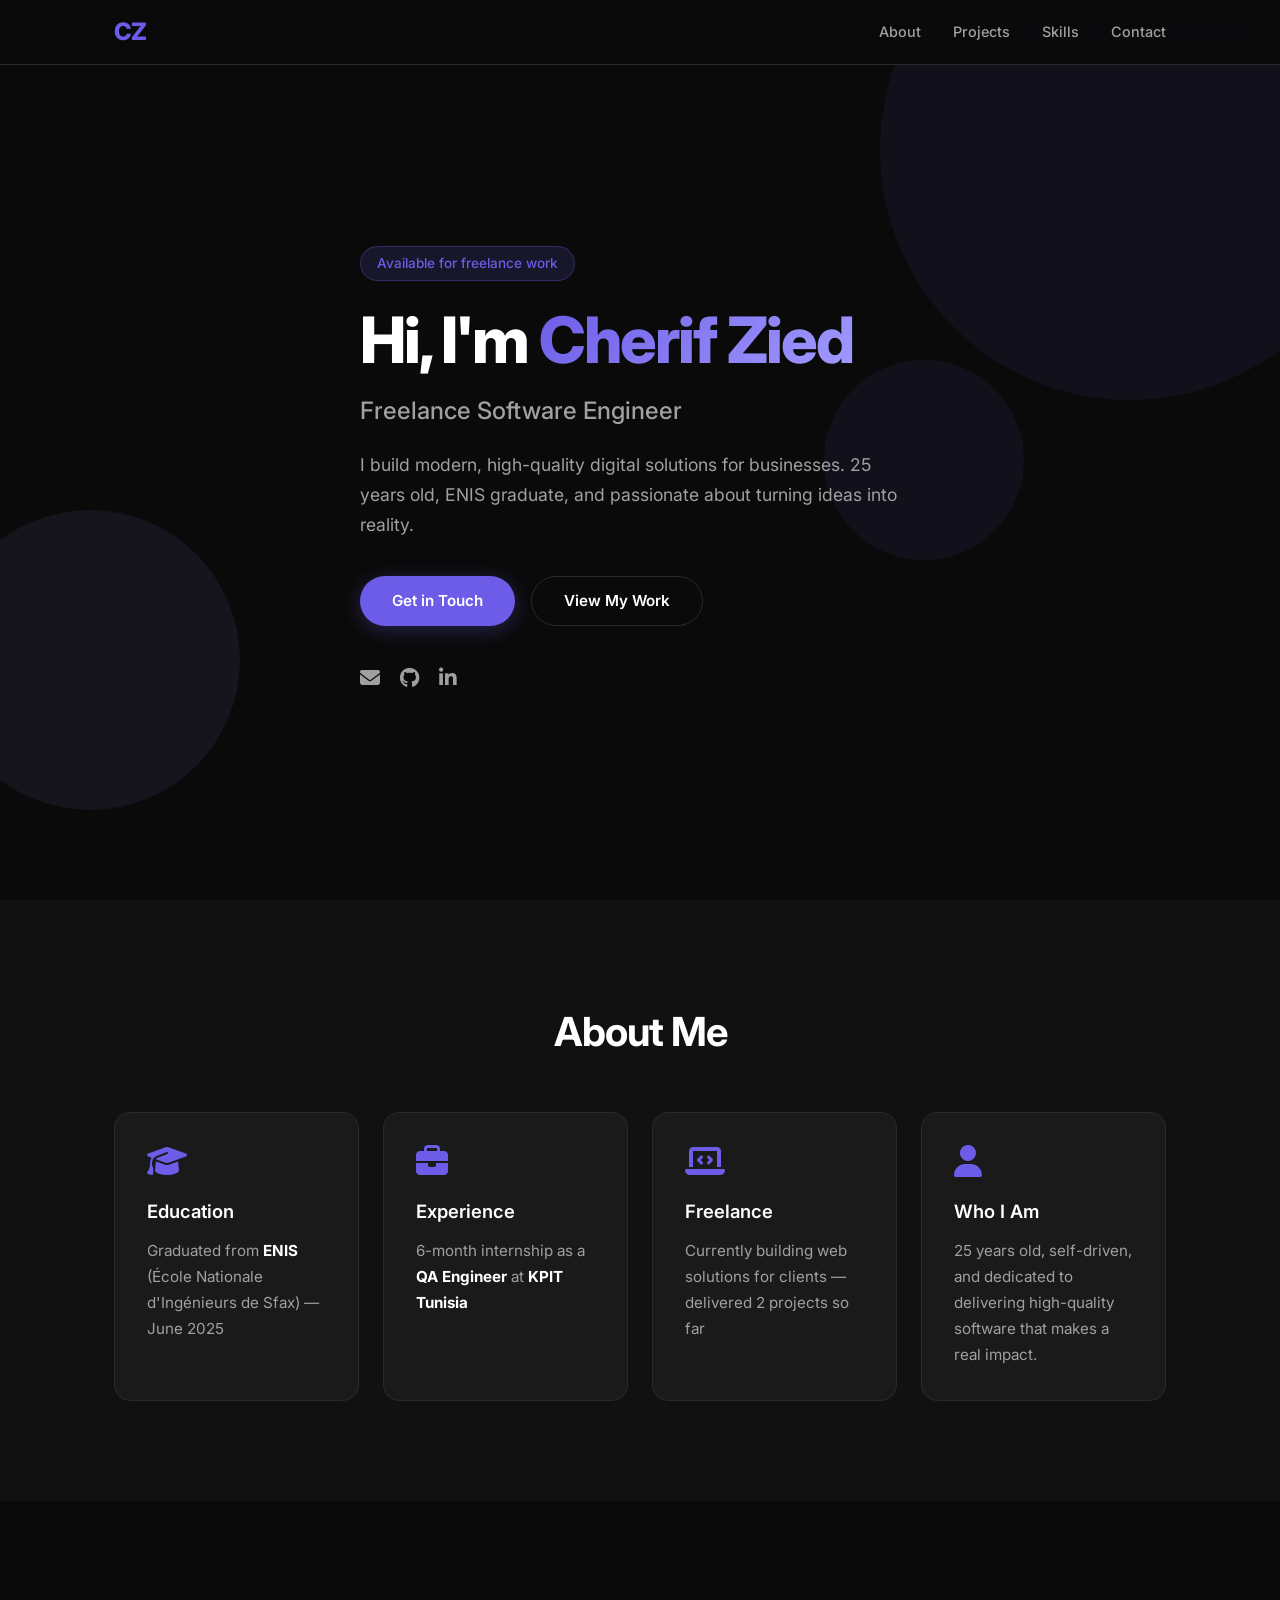
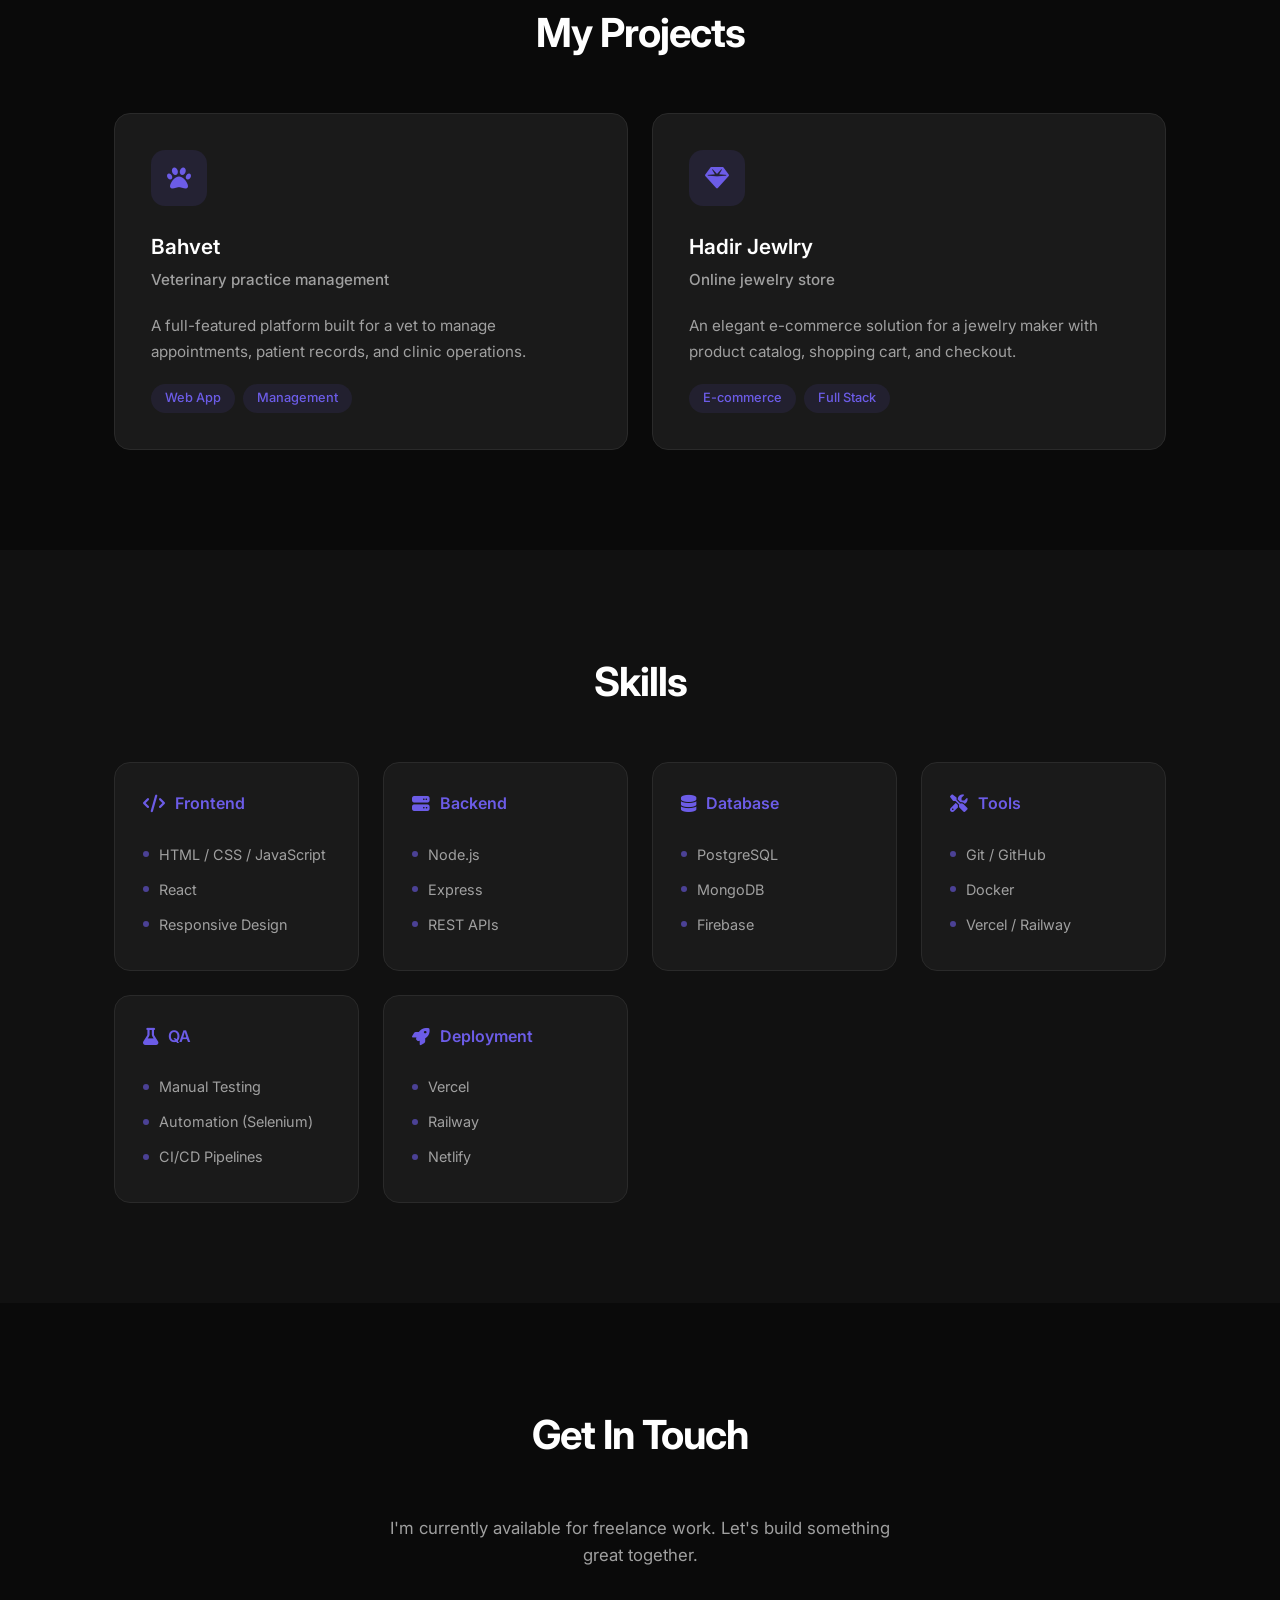
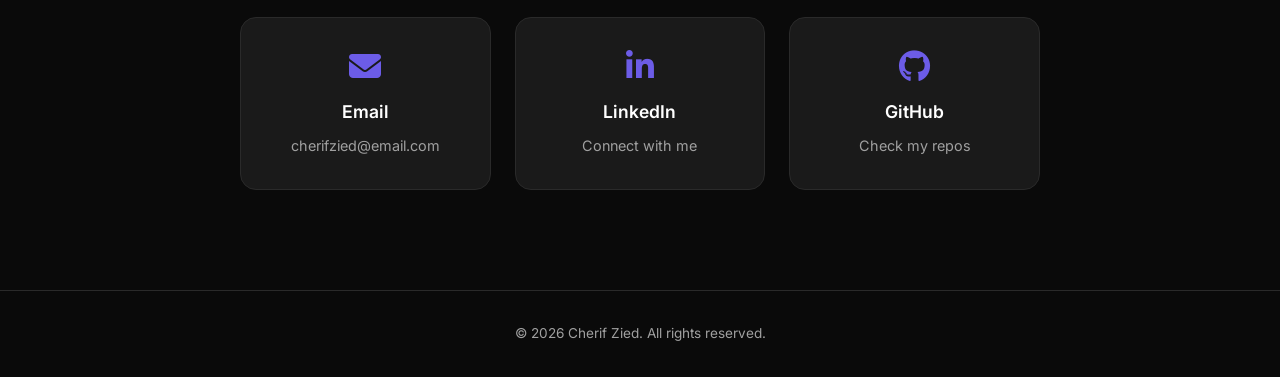
==== index.html @ b86afb76 "Initial commit - portfolio website" ====
<!DOCTYPE html>
<html lang="en">
<head>
  <meta charset="UTF-8" />
  <meta name="viewport" content="width=device-width, initial-scale=1.0" />
  <title>Cherif Zied | Freelance Developer</title>
  <link rel="stylesheet" href="styles.css" />
  <link rel="preconnect" href="https://fonts.googleapis.com" />
  <link href="https://fonts.googleapis.com/css2?family=Inter:wght@300;400;500;600;700;800&display=swap" rel="stylesheet" />
  <link rel="stylesheet" href="https://cdnjs.cloudflare.com/ajax/libs/font-awesome/6.5.0/css/all.min.css" />
</head>
<body>
  <nav class="navbar">
    <div class="container">
      <a href="#" class="logo">CZ</a>
      <ul class="nav-links">
        <li><a href="#about">About</a></li>
        <li><a href="#projects">Projects</a></li>
        <li><a href="#skills">Skills</a></li>
        <li><a href="#contact">Contact</a></li>
      </ul>
      <button class="hamburger" aria-label="Menu">
        <span></span><span></span><span></span>
      </button>
    </div>
  </nav>

  <section class="hero">
    <div class="container">
      <div class="hero-content">
        <span class="badge">Available for freelance work</span>
        <h1>Hi, I'm <span class="highlight">Cherif Zied</span></h1>
        <p class="subtitle">Freelance Software Engineer</p>
        <p class="description">
          I build modern, high-quality digital solutions for businesses.
          25 years old, ENIS graduate, and passionate about turning ideas into reality.
        </p>
        <div class="hero-actions">
          <a href="#contact" class="btn btn-primary">Get in Touch</a>
          <a href="#projects" class="btn btn-outline">View My Work</a>
        </div>
        <div class="social-links">
          <a href="mailto:cherifzied@email.com" aria-label="Email"><i class="fas fa-envelope"></i></a>
          <a href="https://github.com/cherifzied" target="_blank" aria-label="GitHub"><i class="fab fa-github"></i></a>
          <a href="https://linkedin.com/in/cherifzied" target="_blank" aria-label="LinkedIn"><i class="fab fa-linkedin-in"></i></a>
        </div>
      </div>
    </div>
    <div class="hero-bg-shapes">
      <div class="shape shape-1"></div>
      <div class="shape shape-2"></div>
      <div class="shape shape-3"></div>
    </div>
  </section>

  <section id="about" class="about">
    <div class="container">
      <h2 class="section-title">About Me</h2>
      <div class="about-grid">
        <div class="about-card">
          <i class="fas fa-graduation-cap"></i>
          <h3>Education</h3>
          <p>Graduated from <strong>ENIS</strong> (École Nationale d'Ingénieurs de Sfax) — June 2025</p>
        </div>
        <div class="about-card">
          <i class="fas fa-briefcase"></i>
          <h3>Experience</h3>
          <p>6-month internship as a <strong>QA Engineer</strong> at <strong>KPIT Tunisia</strong></p>
        </div>
        <div class="about-card">
          <i class="fas fa-laptop-code"></i>
          <h3>Freelance</h3>
          <p>Currently building web solutions for clients — delivered 2 projects so far</p>
        </div>
        <div class="about-card">
          <i class="fas fa-user"></i>
          <h3>Who I Am</h3>
          <p>25 years old, self-driven, and dedicated to delivering high-quality software that makes a real impact.</p>
        </div>
      </div>
    </div>
  </section>

  <section id="projects" class="projects">
    <div class="container">
      <h2 class="section-title">My Projects</h2>
      <div class="projects-grid">
        <div class="project-card">
          <div class="project-icon"><i class="fas fa-paw"></i></div>
          <h3>Bahvet</h3>
          <p class="project-client">Veterinary practice management</p>
          <p>A full-featured platform built for a vet to manage appointments, patient records, and clinic operations.</p>
          <div class="project-tags">
            <span>Web App</span>
            <span>Management</span>
          </div>
        </div>
        <div class="project-card">
          <div class="project-icon"><i class="fas fa-gem"></i></div>
          <h3>Hadir Jewlry</h3>
          <p class="project-client">Online jewelry store</p>
          <p>An elegant e-commerce solution for a jewelry maker with product catalog, shopping cart, and checkout.</p>
          <div class="project-tags">
            <span>E-commerce</span>
            <span>Full Stack</span>
          </div>
        </div>
      </div>
    </div>
  </section>

  <section id="skills" class="skills">
    <div class="container">
      <h2 class="section-title">Skills</h2>
      <div class="skills-grid">
        <div class="skill-category">
          <h3><i class="fas fa-code"></i> Frontend</h3>
          <ul>
            <li>HTML / CSS / JavaScript</li>
            <li>React</li>
            <li>Responsive Design</li>
          </ul>
        </div>
        <div class="skill-category">
          <h3><i class="fas fa-server"></i> Backend</h3>
          <ul>
            <li>Node.js</li>
            <li>Express</li>
            <li>REST APIs</li>
          </ul>
        </div>
        <div class="skill-category">
          <h3><i class="fas fa-database"></i> Database</h3>
          <ul>
            <li>PostgreSQL</li>
            <li>MongoDB</li>
            <li>Firebase</li>
          </ul>
        </div>
        <div class="skill-category">
          <h3><i class="fas fa-tools"></i> Tools</h3>
          <ul>
            <li>Git / GitHub</li>
            <li>Docker</li>
            <li>Vercel / Railway</li>
          </ul>
        </div>
        <div class="skill-category">
          <h3><i class="fas fa-flask"></i> QA</h3>
          <ul>
            <li>Manual Testing</li>
            <li>Automation (Selenium)</li>
            <li>CI/CD Pipelines</li>
          </ul>
        </div>
        <div class="skill-category">
          <h3><i class="fas fa-rocket"></i> Deployment</h3>
          <ul>
            <li>Vercel</li>
            <li>Railway</li>
            <li>Netlify</li>
          </ul>
        </div>
      </div>
    </div>
  </section>

  <section id="contact" class="contact">
    <div class="container">
      <h2 class="section-title">Get In Touch</h2>
      <p class="contact-subtitle">I'm currently available for freelance work. Let's build something great together.</p>
      <div class="contact-content">
        <a href="mailto:cherifzied@email.com" class="contact-card">
          <i class="fas fa-envelope"></i>
          <h3>Email</h3>
          <p>cherifzied@email.com</p>
        </a>
        <a href="https://linkedin.com/in/cherifzied" target="_blank" class="contact-card">
          <i class="fab fa-linkedin-in"></i>
          <h3>LinkedIn</h3>
          <p>Connect with me</p>
        </a>
        <a href="https://github.com/cherifzied" target="_blank" class="contact-card">
          <i class="fab fa-github"></i>
          <h3>GitHub</h3>
          <p>Check my repos</p>
        </a>
      </div>
    </div>
  </section>

  <footer class="footer">
    <div class="container">
      <p>&copy; 2026 Cherif Zied. All rights reserved.</p>
    </div>
  </footer>

  <script src="script.js"></script>
</body>
</html>
---- styles.css ----
*,
*::before,
*::after {
  margin: 0;
  padding: 0;
  box-sizing: border-box;
}

:root {
  --bg-primary: #0a0a0a;
  --bg-secondary: #111111;
  --bg-card: #1a1a1a;
  --text-primary: #ffffff;
  --text-secondary: #a0a0a0;
  --accent: #6c5ce7;
  --accent-hover: #5a4bd1;
  --accent-glow: rgba(108, 92, 231, 0.3);
  --border: #2a2a2a;
  --radius: 16px;
  --radius-sm: 8px;
}

html {
  scroll-behavior: smooth;
}

body {
  font-family: 'Inter', sans-serif;
  background-color: var(--bg-primary);
  color: var(--text-primary);
  line-height: 1.6;
  overflow-x: hidden;
}

.container {
  max-width: 1100px;
  margin: 0 auto;
  padding: 0 24px;
}

/* Navbar */
.navbar {
  position: fixed;
  top: 0;
  left: 0;
  right: 0;
  z-index: 1000;
  background: rgba(10, 10, 10, 0.85);
  backdrop-filter: blur(12px);
  border-bottom: 1px solid var(--border);
  padding: 0 24px;
}

.navbar .container {
  display: flex;
  align-items: center;
  justify-content: space-between;
  height: 64px;
}

.logo {
  font-size: 1.5rem;
  font-weight: 800;
  color: var(--accent);
  text-decoration: none;
  letter-spacing: -1px;
}

.nav-links {
  list-style: none;
  display: flex;
  gap: 32px;
}

.nav-links a {
  color: var(--text-secondary);
  text-decoration: none;
  font-size: 0.9rem;
  font-weight: 500;
  transition: color 0.3s;
}

.nav-links a:hover {
  color: var(--text-primary);
}

.hamburger {
  display: none;
  flex-direction: column;
  gap: 5px;
  background: none;
  border: none;
  cursor: pointer;
  padding: 4px;
}

.hamburger span {
  width: 24px;
  height: 2px;
  background: var(--text-primary);
  border-radius: 2px;
  transition: 0.3s;
}

/* Hero */
.hero {
  min-height: 100vh;
  display: flex;
  align-items: center;
  position: relative;
  overflow: hidden;
  padding: 120px 0 80px;
}

.hero-content {
  position: relative;
  z-index: 2;
  max-width: 720px;
}

.badge {
  display: inline-block;
  background: rgba(108, 92, 231, 0.15);
  color: var(--accent);
  padding: 6px 16px;
  border-radius: 100px;
  font-size: 0.85rem;
  font-weight: 500;
  margin-bottom: 24px;
  border: 1px solid rgba(108, 92, 231, 0.3);
}

.hero h1 {
  font-size: 4rem;
  font-weight: 800;
  line-height: 1.1;
  margin-bottom: 16px;
  letter-spacing: -2px;
}

.highlight {
  background: linear-gradient(135deg, #6c5ce7, #a29bfe);
  -webkit-background-clip: text;
  -webkit-text-fill-color: transparent;
  background-clip: text;
}

.subtitle {
  font-size: 1.5rem;
  color: var(--text-secondary);
  font-weight: 500;
  margin-bottom: 20px;
}

.description {
  font-size: 1.1rem;
  color: var(--text-secondary);
  max-width: 560px;
  margin-bottom: 36px;
  line-height: 1.7;
}

.hero-actions {
  display: flex;
  gap: 16px;
  margin-bottom: 36px;
  flex-wrap: wrap;
}

.btn {
  padding: 12px 32px;
  border-radius: 100px;
  font-size: 0.95rem;
  font-weight: 600;
  text-decoration: none;
  transition: all 0.3s;
  display: inline-flex;
  align-items: center;
  gap: 8px;
}

.btn-primary {
  background: var(--accent);
  color: #fff;
  box-shadow: 0 4px 20px var(--accent-glow);
}

.btn-primary:hover {
  background: var(--accent-hover);
  transform: translateY(-2px);
  box-shadow: 0 6px 30px var(--accent-glow);
}

.btn-outline {
  border: 1px solid var(--border);
  color: var(--text-primary);
}

.btn-outline:hover {
  border-color: var(--accent);
  color: var(--accent);
}

.social-links {
  display: flex;
  gap: 20px;
}

.social-links a {
  color: var(--text-secondary);
  font-size: 1.25rem;
  transition: all 0.3s;
}

.social-links a:hover {
  color: var(--accent);
  transform: translateY(-2px);
}

/* Hero Background Shapes */
.hero-bg-shapes {
  position: absolute;
  inset: 0;
  z-index: 1;
  pointer-events: none;
  overflow: hidden;
}

.shape {
  position: absolute;
  border-radius: 50%;
  opacity: 0.08;
}

.shape-1 {
  width: 500px;
  height: 500px;
  background: var(--accent);
  top: -100px;
  right: -100px;
  animation: float 8s ease-in-out infinite;
}

.shape-2 {
  width: 300px;
  height: 300px;
  background: #a29bfe;
  bottom: 10%;
  left: -60px;
  animation: float 10s ease-in-out infinite reverse;
}

.shape-3 {
  width: 200px;
  height: 200px;
  background: var(--accent);
  top: 40%;
  right: 20%;
  animation: float 12s ease-in-out infinite;
}

@keyframes float {
  0%, 100% { transform: translateY(0) scale(1); }
  50% { transform: translateY(-30px) scale(1.05); }
}

/* Sections */
section {
  padding: 100px 0;
}

.section-title {
  font-size: 2.5rem;
  font-weight: 700;
  margin-bottom: 48px;
  text-align: center;
  letter-spacing: -1px;
}

/* About */
.about {
  background: var(--bg-secondary);
}

.about-grid {
  display: grid;
  grid-template-columns: repeat(auto-fit, minmax(240px, 1fr));
  gap: 24px;
}

.about-card {
  background: var(--bg-card);
  border: 1px solid var(--border);
  border-radius: var(--radius);
  padding: 32px;
  transition: all 0.3s;
}

.about-card:hover {
  border-color: var(--accent);
  transform: translateY(-4px);
  box-shadow: 0 8px 30px rgba(108, 92, 231, 0.1);
}

.about-card i {
  font-size: 2rem;
  color: var(--accent);
  margin-bottom: 20px;
}

.about-card h3 {
  font-size: 1.15rem;
  font-weight: 600;
  margin-bottom: 12px;
}

.about-card p {
  color: var(--text-secondary);
  font-size: 0.95rem;
  line-height: 1.7;
}

.about-card strong {
  color: var(--text-primary);
}

/* Projects */
.projects-grid {
  display: grid;
  grid-template-columns: repeat(auto-fit, minmax(320px, 1fr));
  gap: 24px;
}

.project-card {
  background: var(--bg-card);
  border: 1px solid var(--border);
  border-radius: var(--radius);
  padding: 36px;
  transition: all 0.3s;
}

.project-card:hover {
  border-color: var(--accent);
  transform: translateY(-4px);
  box-shadow: 0 8px 30px rgba(108, 92, 231, 0.1);
}

.project-icon {
  width: 56px;
  height: 56px;
  background: rgba(108, 92, 231, 0.12);
  border-radius: 14px;
  display: flex;
  align-items: center;
  justify-content: center;
  margin-bottom: 24px;
}

.project-icon i {
  font-size: 1.5rem;
  color: var(--accent);
}

.project-card h3 {
  font-size: 1.3rem;
  font-weight: 600;
  margin-bottom: 4px;
}

.project-client {
  font-size: 0.85rem;
  color: var(--accent);
  font-weight: 500;
  margin-bottom: 16px;
}

.project-card > p {
  color: var(--text-secondary);
  font-size: 0.95rem;
  line-height: 1.7;
  margin-bottom: 20px;
}

.project-tags {
  display: flex;
  gap: 8px;
  flex-wrap: wrap;
}

.project-tags span {
  background: rgba(108, 92, 231, 0.1);
  color: var(--accent);
  padding: 4px 14px;
  border-radius: 100px;
  font-size: 0.8rem;
  font-weight: 500;
}

/* Skills */
.skills {
  background: var(--bg-secondary);
}

.skills-grid {
  display: grid;
  grid-template-columns: repeat(auto-fit, minmax(200px, 1fr));
  gap: 24px;
}

.skill-category {
  background: var(--bg-card);
  border: 1px solid var(--border);
  border-radius: var(--radius);
  padding: 28px;
  transition: border-color 0.3s;
}

.skill-category:hover {
  border-color: var(--accent);
}

.skill-category h3 {
  font-size: 1rem;
  font-weight: 600;
  margin-bottom: 20px;
  color: var(--accent);
  display: flex;
  align-items: center;
  gap: 10px;
}

.skill-category h3 i {
  font-size: 1.1rem;
}

.skill-category ul {
  list-style: none;
}

.skill-category li {
  color: var(--text-secondary);
  font-size: 0.9rem;
  padding: 6px 0;
  position: relative;
  padding-left: 16px;
}

.skill-category li::before {
  content: '';
  position: absolute;
  left: 0;
  top: 50%;
  transform: translateY(-50%);
  width: 6px;
  height: 6px;
  background: var(--accent);
  border-radius: 50%;
  opacity: 0.6;
}

/* Contact */
.contact-subtitle {
  text-align: center;
  color: var(--text-secondary);
  font-size: 1.05rem;
  margin-bottom: 48px;
  max-width: 500px;
  margin-left: auto;
  margin-right: auto;
}

.contact-content {
  display: grid;
  grid-template-columns: repeat(auto-fit, minmax(240px, 1fr));
  gap: 24px;
  max-width: 800px;
  margin: 0 auto;
}

.contact-card {
  background: var(--bg-card);
  border: 1px solid var(--border);
  border-radius: var(--radius);
  padding: 32px;
  text-align: center;
  text-decoration: none;
  color: inherit;
  transition: all 0.3s;
}

.contact-card:hover {
  border-color: var(--accent);
  transform: translateY(-4px);
  box-shadow: 0 8px 30px rgba(108, 92, 231, 0.1);
}

.contact-card i {
  font-size: 2rem;
  color: var(--accent);
  margin-bottom: 16px;
}

.contact-card h3 {
  font-size: 1.1rem;
  font-weight: 600;
  margin-bottom: 8px;
}

.contact-card p {
  color: var(--text-secondary);
  font-size: 0.9rem;
}

/* Footer */
.footer {
  border-top: 1px solid var(--border);
  padding: 32px 0;
  text-align: center;
  color: var(--text-secondary);
  font-size: 0.85rem;
}

/* Mobile */
@media (max-width: 768px) {
  .nav-links {
    display: none;
    position: absolute;
    top: 64px;
    left: 0;
    right: 0;
    background: rgba(10, 10, 10, 0.98);
    flex-direction: column;
    padding: 24px;
    gap: 20px;
    border-bottom: 1px solid var(--border);
  }

  .nav-links.open {
    display: flex;
  }

  .hamburger {
    display: flex;
  }

  .hero h1 {
    font-size: 2.5rem;
  }

  .subtitle {
    font-size: 1.2rem;
  }

  .section-title {
    font-size: 2rem;
  }

  section {
    padding: 60px 0;
  }

  .projects-grid {
    grid-template-columns: 1fr;
  }
}
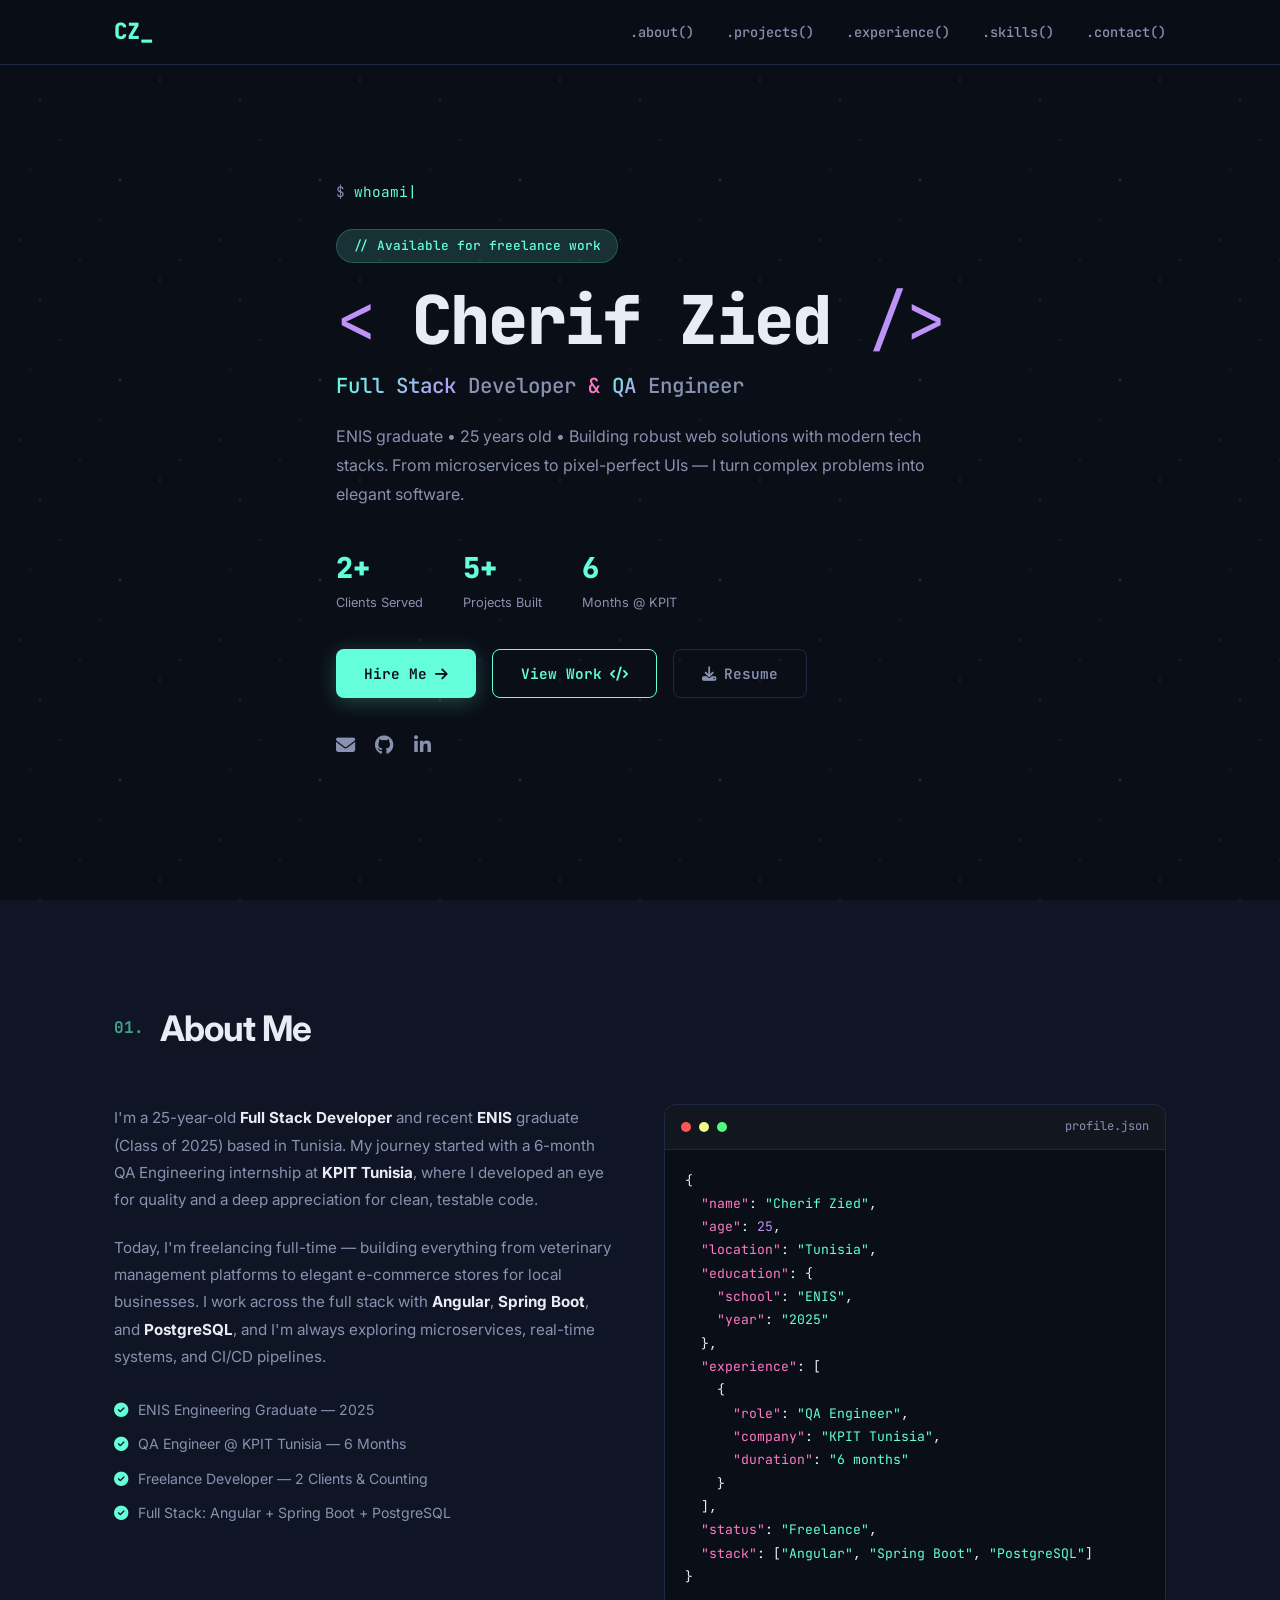
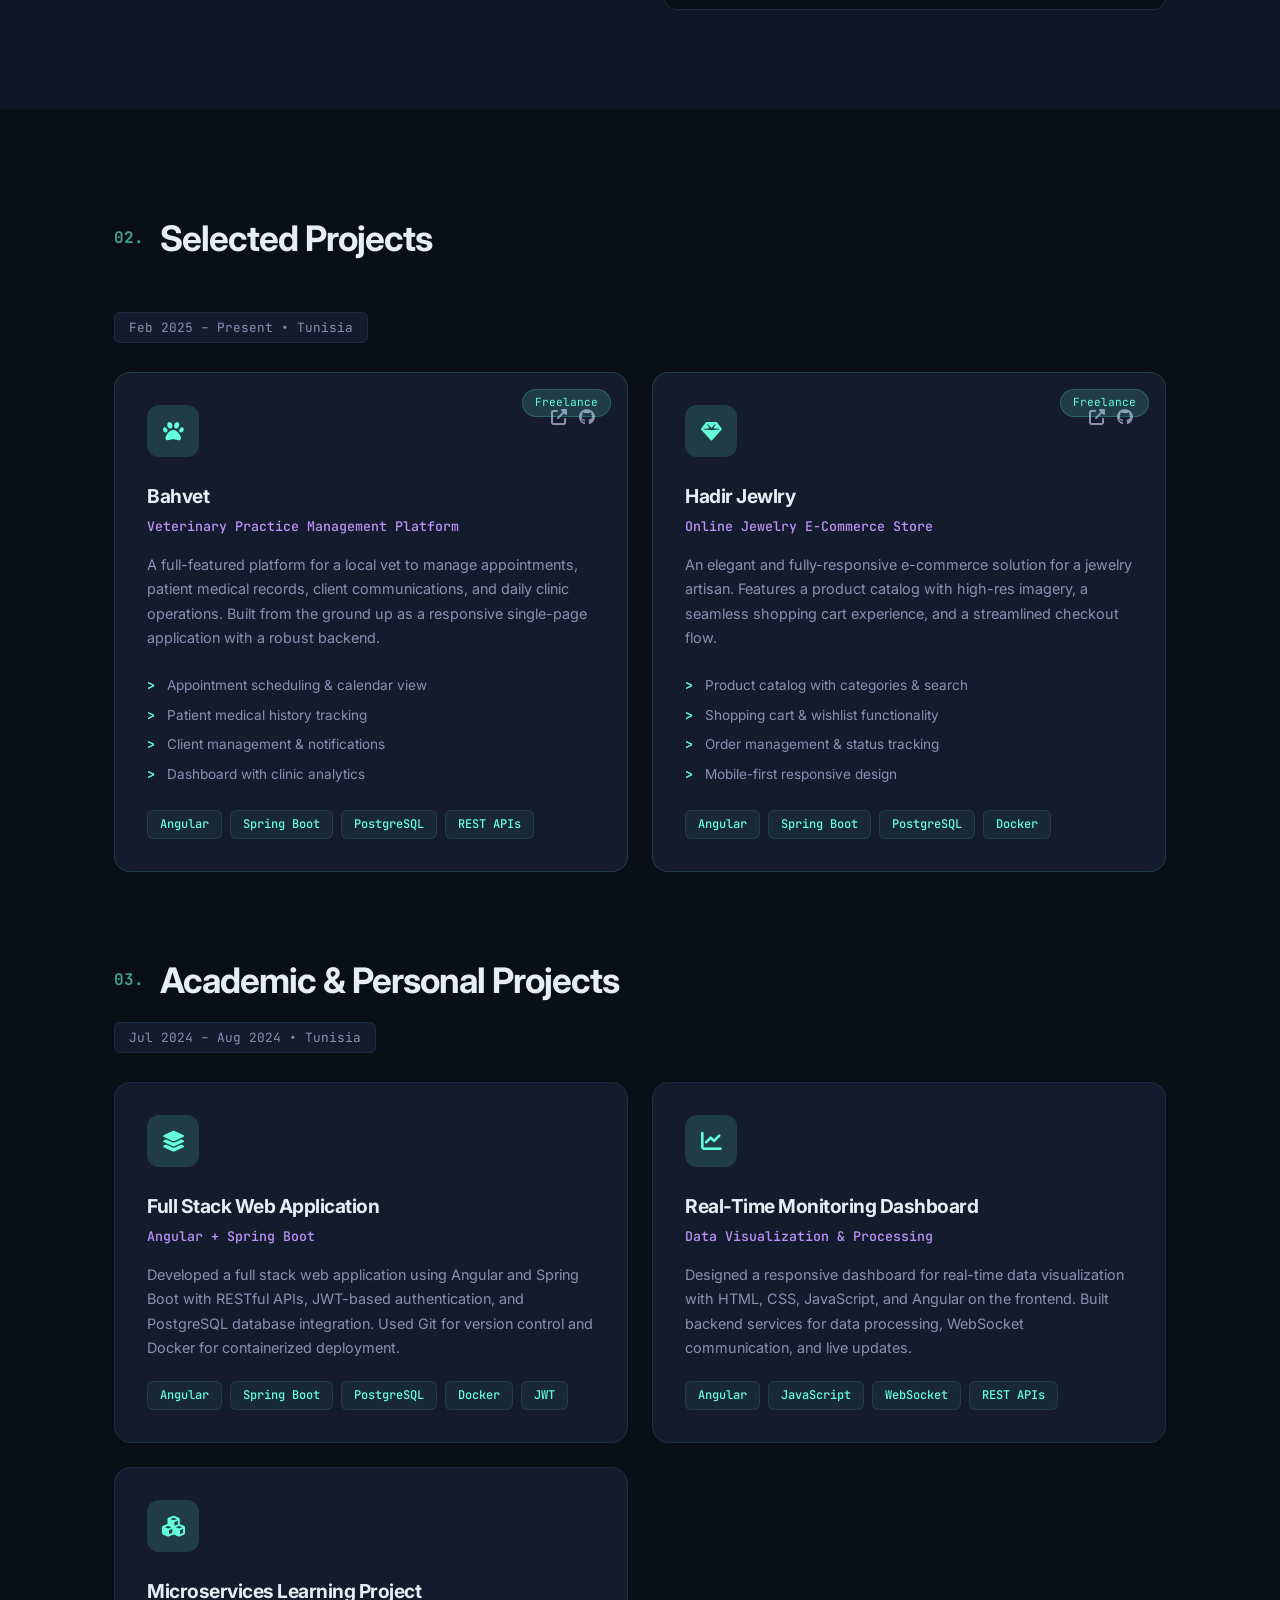
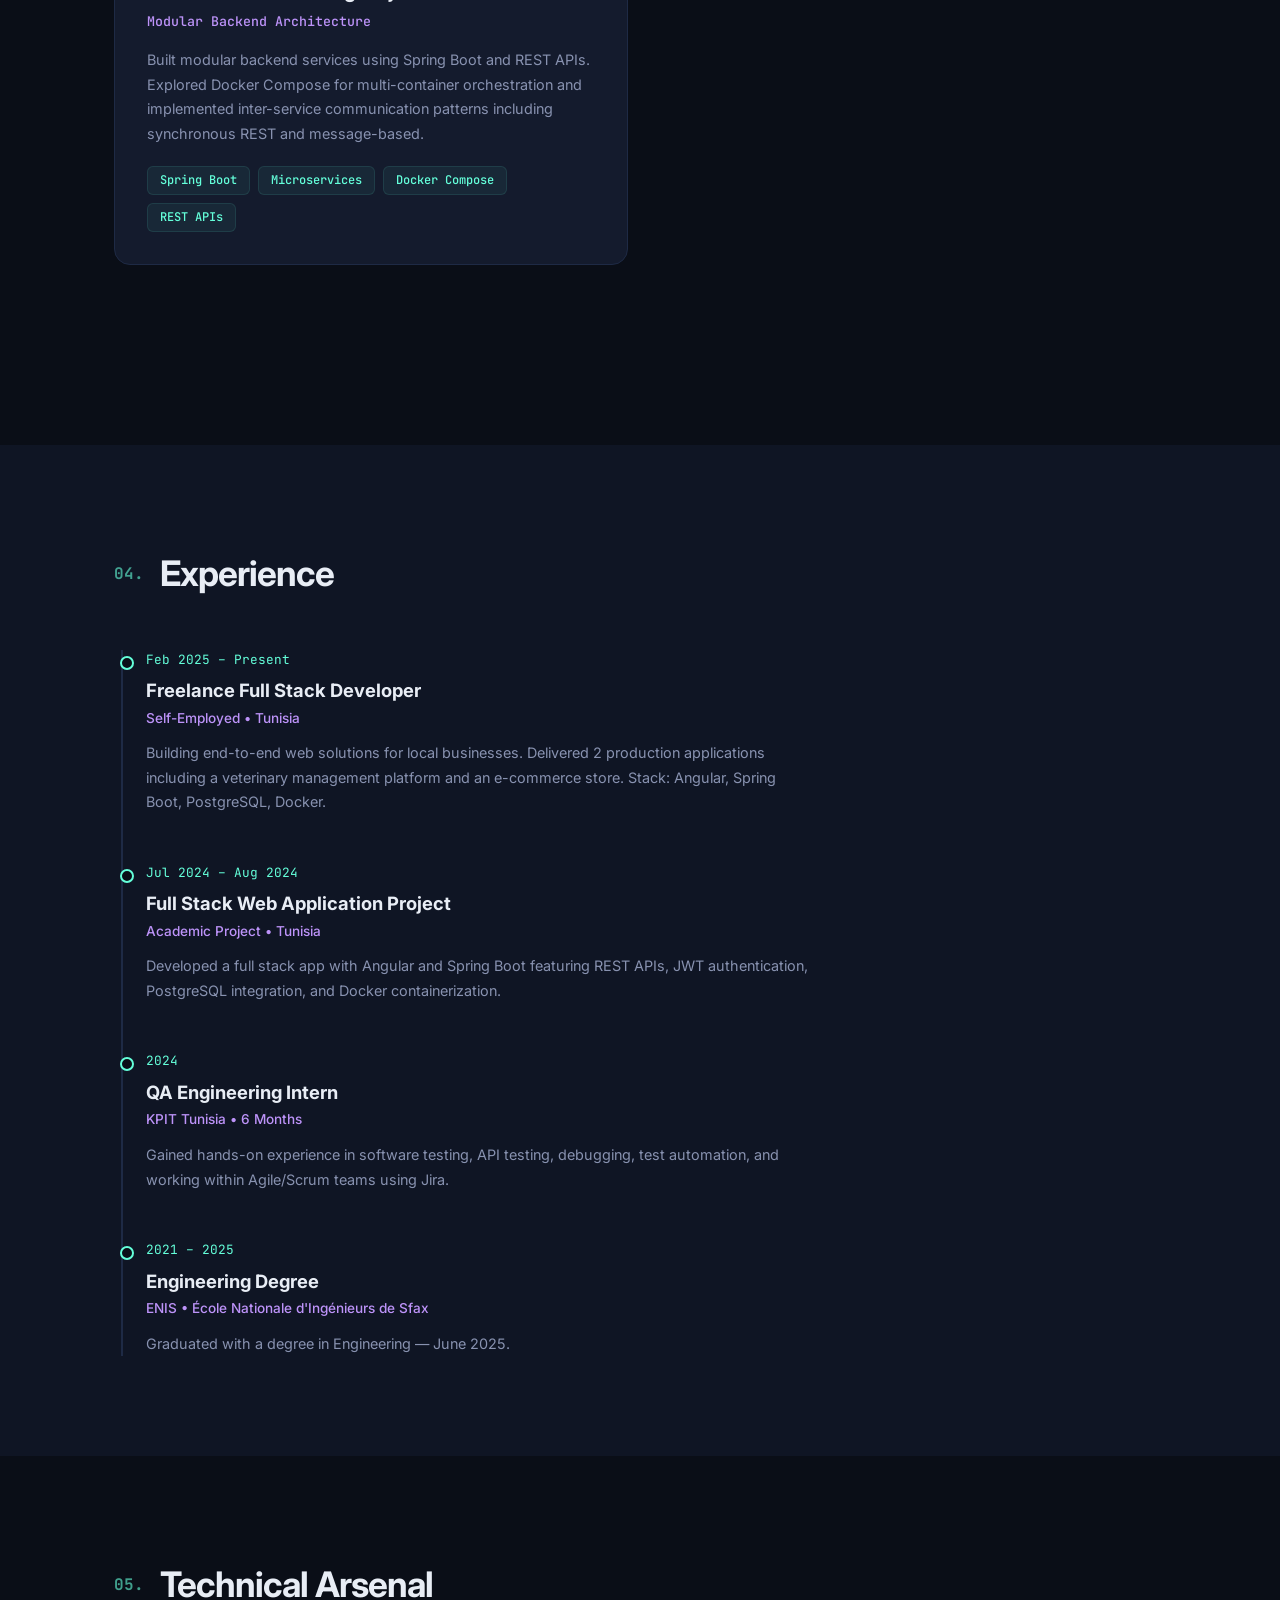
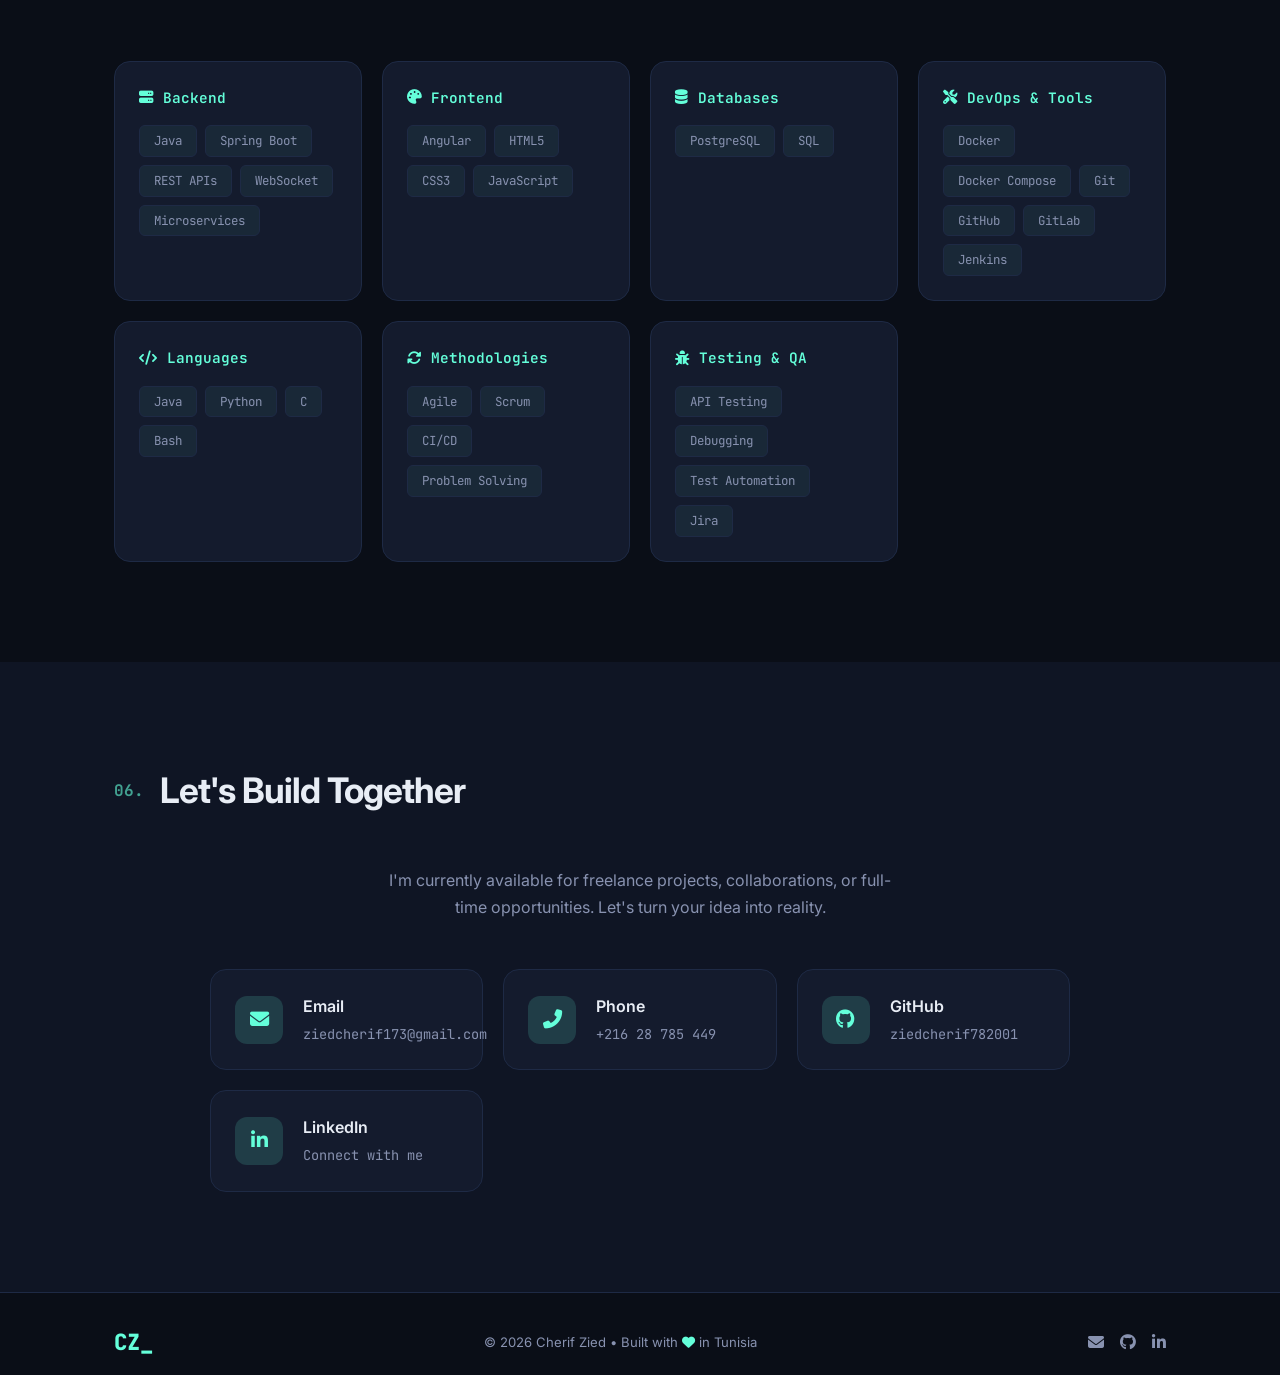
==== commit 332614d1: "Redesign portfolio: added projects, experience, skills, contact" ====
--- a/index.html
+++ b/index.html
@@ -3,21 +3,23 @@
 <head>
   <meta charset="UTF-8" />
   <meta name="viewport" content="width=device-width, initial-scale=1.0" />
-  <title>Cherif Zied | Freelance Developer</title>
+  <title>Cherif Zied | Full Stack Developer</title>
   <link rel="stylesheet" href="styles.css" />
   <link rel="preconnect" href="https://fonts.googleapis.com" />
-  <link href="https://fonts.googleapis.com/css2?family=Inter:wght@300;400;500;600;700;800&display=swap" rel="stylesheet" />
+  <link href="https://fonts.googleapis.com/css2?family=JetBrains+Mono:wght@400;500;600;700;800&family=Inter:wght@300;400;500;600;700;800&display=swap" rel="stylesheet" />
   <link rel="stylesheet" href="https://cdnjs.cloudflare.com/ajax/libs/font-awesome/6.5.0/css/all.min.css" />
 </head>
 <body>
+
   <nav class="navbar">
     <div class="container">
-      <a href="#" class="logo">CZ</a>
+      <a href="#" class="logo">CZ<span class="blink">_</span></a>
       <ul class="nav-links">
-        <li><a href="#about">About</a></li>
-        <li><a href="#projects">Projects</a></li>
-        <li><a href="#skills">Skills</a></li>
-        <li><a href="#contact">Contact</a></li>
+        <li><a href="#about">.about()</a></li>
+        <li><a href="#projects">.projects()</a></li>
+        <li><a href="#experience">.experience()</a></li>
+        <li><a href="#skills">.skills()</a></li>
+        <li><a href="#contact">.contact()</a></li>
       </ul>
       <button class="hamburger" aria-label="Menu">
         <span></span><span></span><span></span>
@@ -26,56 +28,104 @@
   </nav>
 
   <section class="hero">
+    <div id="particles"></div>
     <div class="container">
       <div class="hero-content">
-        <span class="badge">Available for freelance work</span>
-        <h1>Hi, I'm <span class="highlight">Cherif Zied</span></h1>
-        <p class="subtitle">Freelance Software Engineer</p>
-        <p class="description">
-          I build modern, high-quality digital solutions for businesses.
-          25 years old, ENIS graduate, and passionate about turning ideas into reality.
-        </p>
-        <div class="hero-actions">
-          <a href="#contact" class="btn btn-primary">Get in Touch</a>
-          <a href="#projects" class="btn btn-outline">View My Work</a>
-        </div>
-        <div class="social-links">
-          <a href="mailto:cherifzied@email.com" aria-label="Email"><i class="fas fa-envelope"></i></a>
-          <a href="https://github.com/cherifzied" target="_blank" aria-label="GitHub"><i class="fab fa-github"></i></a>
-          <a href="https://linkedin.com/in/cherifzied" target="_blank" aria-label="LinkedIn"><i class="fab fa-linkedin-in"></i></a>
-        </div>
-      </div>
-    </div>
-    <div class="hero-bg-shapes">
-      <div class="shape shape-1"></div>
-      <div class="shape shape-2"></div>
-      <div class="shape shape-3"></div>
+        <div class="typing-wrapper">
+          <span class="typing-line">$ <span class="typing-text">whoami</span></span>
+        </div>
+        <div class="hero-main">
+          <span class="badge">// Available for freelance work</span>
+          <h1><span class="hl-1">&lt;</span> Cherif Zied <span class="hl-1">/&gt;</span></h1>
+          <p class="subtitle"><span class="hl-2">Full Stack</span> Developer <span class="hl-3">&</span> <span class="hl-2">QA</span> Engineer</p>
+          <p class="description">
+            ENIS graduate &bull; 25 years old &bull; Building robust web solutions 
+            with modern tech stacks. From microservices to pixel-perfect UIs — 
+            I turn complex problems into elegant software.
+          </p>
+          <div class="hero-stats">
+            <div class="stat">
+              <span class="stat-num">2+</span>
+              <span class="stat-label">Clients Served</span>
+            </div>
+            <div class="stat">
+              <span class="stat-num">5+</span>
+              <span class="stat-label">Projects Built</span>
+            </div>
+            <div class="stat">
+              <span class="stat-num">6</span>
+              <span class="stat-label">Months @ KPIT</span>
+            </div>
+          </div>
+          <div class="hero-actions">
+            <a href="#contact" class="btn btn-primary">Hire Me <i class="fas fa-arrow-right"></i></a>
+            <a href="#projects" class="btn btn-outline">View Work <i class="fas fa-code"></i></a>
+            <a href="resume.pdf" class="btn btn-ghost"><i class="fas fa-download"></i> Resume</a>
+          </div>
+          <div class="social-links">
+            <a href="mailto:ziedcherif173@gmail.com" aria-label="Email"><i class="fas fa-envelope"></i></a>
+            <a href="https://github.com/ziedcherif782001" target="_blank" aria-label="GitHub"><i class="fab fa-github"></i></a>
+            <a href="https://linkedin.com/in/ziedcherif782001" target="_blank" aria-label="LinkedIn"><i class="fab fa-linkedin-in"></i></a>
+          </div>
+        </div>
+      </div>
     </div>
   </section>
 
   <section id="about" class="about">
     <div class="container">
-      <h2 class="section-title">About Me</h2>
-      <div class="about-grid">
-        <div class="about-card">
-          <i class="fas fa-graduation-cap"></i>
-          <h3>Education</h3>
-          <p>Graduated from <strong>ENIS</strong> (École Nationale d'Ingénieurs de Sfax) — June 2025</p>
-        </div>
-        <div class="about-card">
-          <i class="fas fa-briefcase"></i>
-          <h3>Experience</h3>
-          <p>6-month internship as a <strong>QA Engineer</strong> at <strong>KPIT Tunisia</strong></p>
-        </div>
-        <div class="about-card">
-          <i class="fas fa-laptop-code"></i>
-          <h3>Freelance</h3>
-          <p>Currently building web solutions for clients — delivered 2 projects so far</p>
-        </div>
-        <div class="about-card">
-          <i class="fas fa-user"></i>
-          <h3>Who I Am</h3>
-          <p>25 years old, self-driven, and dedicated to delivering high-quality software that makes a real impact.</p>
+      <div class="section-header">
+        <span class="section-number">01.</span>
+        <h2 class="section-title">About Me</h2>
+      </div>
+      <div class="about-wrapper">
+        <div class="about-text">
+          <p>
+            I'm a 25-year-old <strong>Full Stack Developer</strong> and recent <strong>ENIS</strong> graduate 
+            (Class of 2025) based in Tunisia. My journey started with a 6-month QA Engineering internship 
+            at <strong>KPIT Tunisia</strong>, where I developed an eye for quality and a deep appreciation 
+            for clean, testable code.
+          </p>
+          <p>
+            Today, I'm freelancing full-time — building everything from veterinary management platforms 
+            to elegant e-commerce stores for local businesses. I work across the full stack with 
+            <strong>Angular</strong>, <strong>Spring Boot</strong>, and <strong>PostgreSQL</strong>, 
+            and I'm always exploring microservices, real-time systems, and CI/CD pipelines.
+          </p>
+          <div class="about-highlights">
+            <div><i class="fas fa-check-circle"></i> ENIS Engineering Graduate — 2025</div>
+            <div><i class="fas fa-check-circle"></i> QA Engineer @ KPIT Tunisia — 6 Months</div>
+            <div><i class="fas fa-check-circle"></i> Freelance Developer — 2 Clients & Counting</div>
+            <div><i class="fas fa-check-circle"></i> Full Stack: Angular + Spring Boot + PostgreSQL</div>
+          </div>
+        </div>
+        <div class="about-code">
+          <div class="code-block">
+            <div class="code-header">
+              <span class="dot red"></span>
+              <span class="dot yellow"></span>
+              <span class="dot green"></span>
+              <span class="code-title">profile.json</span>
+            </div>
+            <pre><code>{
+  <span class="key">"name"</span>: <span class="str">"Cherif Zied"</span>,
+  <span class="key">"age"</span>: <span class="num">25</span>,
+  <span class="key">"location"</span>: <span class="str">"Tunisia"</span>,
+  <span class="key">"education"</span>: {
+    <span class="key">"school"</span>: <span class="str">"ENIS"</span>,
+    <span class="key">"year"</span>: <span class="str">"2025"</span>
+  },
+  <span class="key">"experience"</span>: [
+    {
+      <span class="key">"role"</span>: <span class="str">"QA Engineer"</span>,
+      <span class="key">"company"</span>: <span class="str">"KPIT Tunisia"</span>,
+      <span class="key">"duration"</span>: <span class="str">"6 months"</span>
+    }
+  ],
+  <span class="key">"status"</span>: <span class="str">"Freelance"</span>,
+  <span class="key">"stack"</span>: [<span class="str">"Angular"</span>, <span class="str">"Spring Boot"</span>, <span class="str">"PostgreSQL"</span>]
+}</code></pre>
+          </div>
         </div>
       </div>
     </div>
@@ -83,26 +133,199 @@
 
   <section id="projects" class="projects">
     <div class="container">
-      <h2 class="section-title">My Projects</h2>
+      <div class="section-header">
+        <span class="section-number">02.</span>
+        <h2 class="section-title">Selected Projects</h2>
+      </div>
+      <div class="project-filters">
+        <span class="filter-label">Feb 2025 – Present &bull; Tunisia</span>
+      </div>
       <div class="projects-grid">
+
+        <div class="project-card featured">
+          <div class="project-badge">Freelance</div>
+          <div class="project-card-top">
+            <div class="project-icon"><i class="fas fa-paw"></i></div>
+            <div class="project-links">
+              <a href="#" title="Live Demo"><i class="fas fa-external-link-alt"></i></a>
+              <a href="#" title="Source Code"><i class="fab fa-github"></i></a>
+            </div>
+          </div>
+          <h3>Bahvet</h3>
+          <p class="project-sub">Veterinary Practice Management Platform</p>
+          <p class="project-desc">
+            A full-featured platform for a local vet to manage appointments, patient medical records, 
+            client communications, and daily clinic operations. Built from the ground up as a 
+            responsive single-page application with a robust backend.
+          </p>
+          <ul class="project-features">
+            <li>Appointment scheduling & calendar view</li>
+            <li>Patient medical history tracking</li>
+            <li>Client management & notifications</li>
+            <li>Dashboard with clinic analytics</li>
+          </ul>
+          <div class="project-tags">
+            <span>Angular</span>
+            <span>Spring Boot</span>
+            <span>PostgreSQL</span>
+            <span>REST APIs</span>
+          </div>
+        </div>
+
+        <div class="project-card featured">
+          <div class="project-badge">Freelance</div>
+          <div class="project-card-top">
+            <div class="project-icon"><i class="fas fa-gem"></i></div>
+            <div class="project-links">
+              <a href="#" title="Live Demo"><i class="fas fa-external-link-alt"></i></a>
+              <a href="#" title="Source Code"><i class="fab fa-github"></i></a>
+            </div>
+          </div>
+          <h3>Hadir Jewlry</h3>
+          <p class="project-sub">Online Jewelry E-Commerce Store</p>
+          <p class="project-desc">
+            An elegant and fully-responsive e-commerce solution for a jewelry artisan. 
+            Features a product catalog with high-res imagery, a seamless shopping cart 
+            experience, and a streamlined checkout flow.
+          </p>
+          <ul class="project-features">
+            <li>Product catalog with categories & search</li>
+            <li>Shopping cart & wishlist functionality</li>
+            <li>Order management & status tracking</li>
+            <li>Mobile-first responsive design</li>
+          </ul>
+          <div class="project-tags">
+            <span>Angular</span>
+            <span>Spring Boot</span>
+            <span>PostgreSQL</span>
+            <span>Docker</span>
+          </div>
+        </div>
+
+      </div>
+
+      <div class="section-sub-header">
+        <span class="section-number">03.</span>
+        <h2 class="section-title">Academic & Personal Projects</h2>
+      </div>
+      <div class="project-filters">
+        <span class="filter-label">Jul 2024 – Aug 2024 &bull; Tunisia</span>
+      </div>
+      <div class="projects-grid">
+
         <div class="project-card">
-          <div class="project-icon"><i class="fas fa-paw"></i></div>
-          <h3>Bahvet</h3>
-          <p class="project-client">Veterinary practice management</p>
-          <p>A full-featured platform built for a vet to manage appointments, patient records, and clinic operations.</p>
+          <div class="project-card-top">
+            <div class="project-icon"><i class="fas fa-layer-group"></i></div>
+          </div>
+          <h3>Full Stack Web Application</h3>
+          <p class="project-sub">Angular + Spring Boot</p>
+          <p class="project-desc">
+            Developed a full stack web application using Angular and Spring Boot with 
+            RESTful APIs, JWT-based authentication, and PostgreSQL database integration. 
+            Used Git for version control and Docker for containerized deployment.
+          </p>
           <div class="project-tags">
-            <span>Web App</span>
-            <span>Management</span>
-          </div>
-        </div>
+            <span>Angular</span>
+            <span>Spring Boot</span>
+            <span>PostgreSQL</span>
+            <span>Docker</span>
+            <span>JWT</span>
+          </div>
+        </div>
+
         <div class="project-card">
-          <div class="project-icon"><i class="fas fa-gem"></i></div>
-          <h3>Hadir Jewlry</h3>
-          <p class="project-client">Online jewelry store</p>
-          <p>An elegant e-commerce solution for a jewelry maker with product catalog, shopping cart, and checkout.</p>
+          <div class="project-card-top">
+            <div class="project-icon"><i class="fas fa-chart-line"></i></div>
+          </div>
+          <h3>Real-Time Monitoring Dashboard</h3>
+          <p class="project-sub">Data Visualization & Processing</p>
+          <p class="project-desc">
+            Designed a responsive dashboard for real-time data visualization with HTML, CSS, 
+            JavaScript, and Angular on the frontend. Built backend services for data 
+            processing, WebSocket communication, and live updates.
+          </p>
           <div class="project-tags">
-            <span>E-commerce</span>
-            <span>Full Stack</span>
+            <span>Angular</span>
+            <span>JavaScript</span>
+            <span>WebSocket</span>
+            <span>REST APIs</span>
+          </div>
+        </div>
+
+        <div class="project-card">
+          <div class="project-card-top">
+            <div class="project-icon"><i class="fas fa-cubes"></i></div>
+          </div>
+          <h3>Microservices Learning Project</h3>
+          <p class="project-sub">Modular Backend Architecture</p>
+          <p class="project-desc">
+            Built modular backend services using Spring Boot and REST APIs. Explored 
+            Docker Compose for multi-container orchestration and implemented inter-service 
+            communication patterns including synchronous REST and message-based.
+          </p>
+          <div class="project-tags">
+            <span>Spring Boot</span>
+            <span>Microservices</span>
+            <span>Docker Compose</span>
+            <span>REST APIs</span>
+          </div>
+        </div>
+
+      </div>
+    </div>
+  </section>
+
+  <section id="experience" class="experience">
+    <div class="container">
+      <div class="section-header">
+        <span class="section-number">04.</span>
+        <h2 class="section-title">Experience</h2>
+      </div>
+      <div class="timeline">
+        <div class="timeline-item">
+          <div class="timeline-dot"></div>
+          <div class="timeline-content">
+            <span class="timeline-date">Feb 2025 – Present</span>
+            <h3>Freelance Full Stack Developer</h3>
+            <span class="timeline-company">Self-Employed &bull; Tunisia</span>
+            <p>
+              Building end-to-end web solutions for local businesses. Delivered 2 production 
+              applications including a veterinary management platform and an e-commerce store. 
+              Stack: Angular, Spring Boot, PostgreSQL, Docker.
+            </p>
+          </div>
+        </div>
+        <div class="timeline-item">
+          <div class="timeline-dot"></div>
+          <div class="timeline-content">
+            <span class="timeline-date">Jul 2024 – Aug 2024</span>
+            <h3>Full Stack Web Application Project</h3>
+            <span class="timeline-company">Academic Project &bull; Tunisia</span>
+            <p>
+              Developed a full stack app with Angular and Spring Boot featuring REST APIs, 
+              JWT authentication, PostgreSQL integration, and Docker containerization.
+            </p>
+          </div>
+        </div>
+        <div class="timeline-item">
+          <div class="timeline-dot"></div>
+          <div class="timeline-content">
+            <span class="timeline-date">2024</span>
+            <h3>QA Engineering Intern</h3>
+            <span class="timeline-company">KPIT Tunisia &bull; 6 Months</span>
+            <p>
+              Gained hands-on experience in software testing, API testing, debugging, 
+              test automation, and working within Agile/Scrum teams using Jira.
+            </p>
+          </div>
+        </div>
+        <div class="timeline-item">
+          <div class="timeline-dot"></div>
+          <div class="timeline-content">
+            <span class="timeline-date">2021 – 2025</span>
+            <h3>Engineering Degree</h3>
+            <span class="timeline-company">ENIS &bull; École Nationale d'Ingénieurs de Sfax</span>
+            <p>Graduated with a degree in Engineering — June 2025.</p>
           </div>
         </div>
       </div>
@@ -111,55 +334,74 @@
 
   <section id="skills" class="skills">
     <div class="container">
-      <h2 class="section-title">Skills</h2>
-      <div class="skills-grid">
-        <div class="skill-category">
-          <h3><i class="fas fa-code"></i> Frontend</h3>
-          <ul>
-            <li>HTML / CSS / JavaScript</li>
-            <li>React</li>
-            <li>Responsive Design</li>
-          </ul>
-        </div>
-        <div class="skill-category">
+      <div class="section-header">
+        <span class="section-number">05.</span>
+        <h2 class="section-title">Technical Arsenal</h2>
+      </div>
+      <div class="skills-wrapper">
+        <div class="skill-group">
           <h3><i class="fas fa-server"></i> Backend</h3>
-          <ul>
-            <li>Node.js</li>
-            <li>Express</li>
-            <li>REST APIs</li>
-          </ul>
-        </div>
-        <div class="skill-category">
-          <h3><i class="fas fa-database"></i> Database</h3>
-          <ul>
-            <li>PostgreSQL</li>
-            <li>MongoDB</li>
-            <li>Firebase</li>
-          </ul>
-        </div>
-        <div class="skill-category">
-          <h3><i class="fas fa-tools"></i> Tools</h3>
-          <ul>
-            <li>Git / GitHub</li>
-            <li>Docker</li>
-            <li>Vercel / Railway</li>
-          </ul>
-        </div>
-        <div class="skill-category">
-          <h3><i class="fas fa-flask"></i> QA</h3>
-          <ul>
-            <li>Manual Testing</li>
-            <li>Automation (Selenium)</li>
-            <li>CI/CD Pipelines</li>
-          </ul>
-        </div>
-        <div class="skill-category">
-          <h3><i class="fas fa-rocket"></i> Deployment</h3>
-          <ul>
-            <li>Vercel</li>
-            <li>Railway</li>
-            <li>Netlify</li>
-          </ul>
+          <div class="skill-tags">
+            <span>Java</span>
+            <span>Spring Boot</span>
+            <span>REST APIs</span>
+            <span>WebSocket</span>
+            <span>Microservices</span>
+          </div>
+        </div>
+        <div class="skill-group">
+          <h3><i class="fas fa-palette"></i> Frontend</h3>
+          <div class="skill-tags">
+            <span>Angular</span>
+            <span>HTML5</span>
+            <span>CSS3</span>
+            <span>JavaScript</span>
+          </div>
+        </div>
+        <div class="skill-group">
+          <h3><i class="fas fa-database"></i> Databases</h3>
+          <div class="skill-tags">
+            <span>PostgreSQL</span>
+            <span>SQL</span>
+          </div>
+        </div>
+        <div class="skill-group">
+          <h3><i class="fas fa-tools"></i> DevOps & Tools</h3>
+          <div class="skill-tags">
+            <span>Docker</span>
+            <span>Docker Compose</span>
+            <span>Git</span>
+            <span>GitHub</span>
+            <span>GitLab</span>
+            <span>Jenkins</span>
+          </div>
+        </div>
+        <div class="skill-group">
+          <h3><i class="fas fa-code"></i> Languages</h3>
+          <div class="skill-tags">
+            <span>Java</span>
+            <span>Python</span>
+            <span>C</span>
+            <span>Bash</span>
+          </div>
+        </div>
+        <div class="skill-group">
+          <h3><i class="fas fa-sync-alt"></i> Methodologies</h3>
+          <div class="skill-tags">
+            <span>Agile</span>
+            <span>Scrum</span>
+            <span>CI/CD</span>
+            <span>Problem Solving</span>
+          </div>
+        </div>
+        <div class="skill-group">
+          <h3><i class="fas fa-bug"></i> Testing & QA</h3>
+          <div class="skill-tags">
+            <span>API Testing</span>
+            <span>Debugging</span>
+            <span>Test Automation</span>
+            <span>Jira</span>
+          </div>
         </div>
       </div>
     </div>
@@ -167,31 +409,58 @@
 
   <section id="contact" class="contact">
     <div class="container">
-      <h2 class="section-title">Get In Touch</h2>
-      <p class="contact-subtitle">I'm currently available for freelance work. Let's build something great together.</p>
-      <div class="contact-content">
-        <a href="mailto:cherifzied@email.com" class="contact-card">
-          <i class="fas fa-envelope"></i>
-          <h3>Email</h3>
-          <p>cherifzied@email.com</p>
+      <div class="section-header">
+        <span class="section-number">06.</span>
+        <h2 class="section-title">Let's Build Together</h2>
+      </div>
+      <p class="contact-subtitle">
+        I'm currently available for freelance projects, collaborations, 
+        or full-time opportunities. Let's turn your idea into reality.
+      </p>
+      <div class="contact-grid">
+        <a href="mailto:ziedcherif173@gmail.com" class="contact-card">
+          <div class="contact-icon"><i class="fas fa-envelope"></i></div>
+          <div>
+            <h3>Email</h3>
+            <p>ziedcherif173@gmail.com</p>
+          </div>
         </a>
-        <a href="https://linkedin.com/in/cherifzied" target="_blank" class="contact-card">
-          <i class="fab fa-linkedin-in"></i>
-          <h3>LinkedIn</h3>
-          <p>Connect with me</p>
+        <a href="tel:+21628785449" class="contact-card">
+          <div class="contact-icon"><i class="fas fa-phone-alt"></i></div>
+          <div>
+            <h3>Phone</h3>
+            <p>+216 28 785 449</p>
+          </div>
         </a>
-        <a href="https://github.com/cherifzied" target="_blank" class="contact-card">
-          <i class="fab fa-github"></i>
-          <h3>GitHub</h3>
-          <p>Check my repos</p>
+        <a href="https://github.com/ziedcherif782001" target="_blank" class="contact-card">
+          <div class="contact-icon"><i class="fab fa-github"></i></div>
+          <div>
+            <h3>GitHub</h3>
+            <p>ziedcherif782001</p>
+          </div>
         </a>
+        <a href="https://linkedin.com/in/ziedcherif782001" target="_blank" class="contact-card">
+          <div class="contact-icon"><i class="fab fa-linkedin-in"></i></div>
+          <div>
+            <h3>LinkedIn</h3>
+            <p>Connect with me</p>
+          </div>
+        </a>
       </div>
     </div>
   </section>
 
   <footer class="footer">
     <div class="container">
-      <p>&copy; 2026 Cherif Zied. All rights reserved.</p>
+      <div class="footer-content">
+        <a href="#" class="logo">CZ<span class="blink">_</span></a>
+        <p>&copy; 2026 Cherif Zied &bull; Built with <i class="fas fa-heart" style="color: var(--accent);"></i> in Tunisia</p>
+        <div class="footer-links">
+          <a href="mailto:ziedcherif173@gmail.com"><i class="fas fa-envelope"></i></a>
+          <a href="https://github.com/ziedcherif782001" target="_blank"><i class="fab fa-github"></i></a>
+          <a href="https://linkedin.com/in/ziedcherif782001" target="_blank"><i class="fab fa-linkedin-in"></i></a>
+        </div>
+      </div>
     </div>
   </footer>
 
--- a/styles.css
+++ b/styles.css
@@ -7,17 +7,18 @@
 }
 
 :root {
-  --bg-primary: #0a0a0a;
-  --bg-secondary: #111111;
-  --bg-card: #1a1a1a;
-  --text-primary: #ffffff;
-  --text-secondary: #a0a0a0;
-  --accent: #6c5ce7;
-  --accent-hover: #5a4bd1;
-  --accent-glow: rgba(108, 92, 231, 0.3);
-  --border: #2a2a2a;
+  --bg-primary: #0a0e17;
+  --bg-secondary: #0f1524;
+  --bg-card: #141b2d;
+  --text-primary: #e8edf5;
+  --text-secondary: #8892b0;
+  --accent: #64ffda;
+  --accent2: #bd93f9;
+  --accent3: #ff79c6;
+  --accent-dim: rgba(100, 255, 218, 0.15);
+  --border: #1e2a45;
   --radius: 16px;
-  --radius-sm: 8px;
+  --mono: 'JetBrains Mono', monospace;
 }
 
 html {
@@ -30,6 +31,11 @@
   color: var(--text-primary);
   line-height: 1.6;
   overflow-x: hidden;
+}
+
+::selection {
+  background: var(--accent);
+  color: var(--bg-primary);
 }
 
 .container {
@@ -45,8 +51,8 @@
   left: 0;
   right: 0;
   z-index: 1000;
-  background: rgba(10, 10, 10, 0.85);
-  backdrop-filter: blur(12px);
+  background: rgba(10, 14, 23, 0.88);
+  backdrop-filter: blur(16px);
   border-bottom: 1px solid var(--border);
   padding: 0 24px;
 }
@@ -59,11 +65,19 @@
 }
 
 .logo {
-  font-size: 1.5rem;
+  font-size: 1.4rem;
   font-weight: 800;
   color: var(--accent);
   text-decoration: none;
-  letter-spacing: -1px;
+  font-family: var(--mono);
+}
+
+.blink {
+  animation: blink 1s step-end infinite;
+}
+
+@keyframes blink {
+  50% { opacity: 0; }
 }
 
 .nav-links {
@@ -75,13 +89,14 @@
 .nav-links a {
   color: var(--text-secondary);
   text-decoration: none;
-  font-size: 0.9rem;
+  font-size: 0.85rem;
   font-weight: 500;
+  font-family: var(--mono);
   transition: color 0.3s;
 }
 
 .nav-links a:hover {
-  color: var(--text-primary);
+  color: var(--accent);
 }
 
 .hamburger {
@@ -112,93 +127,190 @@
   padding: 120px 0 80px;
 }
 
+#particles {
+  position: absolute;
+  inset: 0;
+  z-index: 1;
+  pointer-events: none;
+  background:
+    radial-gradient(1px 1px at 10% 20%, rgba(100,255,218,0.3) 0%, transparent 100%),
+    radial-gradient(1px 1px at 30% 70%, rgba(189,147,249,0.3) 0%, transparent 100%),
+    radial-gradient(1px 1px at 50% 10%, rgba(100,255,218,0.2) 0%, transparent 100%),
+    radial-gradient(1px 1px at 70% 80%, rgba(255,121,198,0.2) 0%, transparent 100%),
+    radial-gradient(1px 1px at 90% 30%, rgba(100,255,218,0.3) 0%, transparent 100%),
+    radial-gradient(2px 2px at 20% 50%, rgba(189,147,249,0.2) 0%, transparent 100%),
+    radial-gradient(2px 2px at 60% 90%, rgba(100,255,218,0.2) 0%, transparent 100%),
+    radial-gradient(2px 2px at 80% 40%, rgba(255,121,198,0.15) 0%, transparent 100%),
+    radial-gradient(1px 1px at 40% 30%, rgba(100,255,218,0.25) 0%, transparent 100%),
+    radial-gradient(1px 1px at 15% 85%, rgba(189,147,249,0.25) 0%, transparent 100%);
+  background-size: 200px 200px;
+  animation: drift 30s linear infinite;
+}
+
+@keyframes drift {
+  0% { background-position: 0 0; }
+  100% { background-position: 200px 200px; }
+}
+
 .hero-content {
   position: relative;
   z-index: 2;
-  max-width: 720px;
+}
+
+.typing-wrapper {
+  margin-bottom: 24px;
+}
+
+.typing-line {
+  font-family: var(--mono);
+  font-size: 0.9rem;
+  color: var(--text-secondary);
+}
+
+.typing-text {
+  color: var(--accent);
+  position: relative;
+}
+
+.typing-text::after {
+  content: '|';
+  animation: blink 1s step-end infinite;
+  color: var(--accent);
+}
+
+.hero-main {
+  max-width: 780px;
 }
 
 .badge {
   display: inline-block;
-  background: rgba(108, 92, 231, 0.15);
+  background: var(--accent-dim);
   color: var(--accent);
   padding: 6px 16px;
   border-radius: 100px;
-  font-size: 0.85rem;
+  font-size: 0.8rem;
   font-weight: 500;
-  margin-bottom: 24px;
-  border: 1px solid rgba(108, 92, 231, 0.3);
+  font-family: var(--mono);
+  margin-bottom: 20px;
+  border: 1px solid rgba(100, 255, 218, 0.2);
 }
 
 .hero h1 {
-  font-size: 4rem;
+  font-size: 4.2rem;
   font-weight: 800;
   line-height: 1.1;
-  margin-bottom: 16px;
+  margin-bottom: 12px;
   letter-spacing: -2px;
-}
-
-.highlight {
-  background: linear-gradient(135deg, #6c5ce7, #a29bfe);
+  font-family: var(--mono);
+}
+
+.hl-1 {
+  color: var(--accent2);
+  font-weight: 400;
+}
+
+.hl-2 {
+  background: linear-gradient(135deg, var(--accent), var(--accent2));
   -webkit-background-clip: text;
   -webkit-text-fill-color: transparent;
   background-clip: text;
 }
 
+.hl-3 {
+  color: var(--accent3);
+}
+
 .subtitle {
-  font-size: 1.5rem;
+  font-size: 1.3rem;
   color: var(--text-secondary);
   font-weight: 500;
   margin-bottom: 20px;
+  font-family: var(--mono);
 }
 
 .description {
-  font-size: 1.1rem;
-  color: var(--text-secondary);
-  max-width: 560px;
+  font-size: 1rem;
+  color: var(--text-secondary);
+  max-width: 600px;
   margin-bottom: 36px;
-  line-height: 1.7;
+  line-height: 1.8;
+}
+
+.hero-stats {
+  display: flex;
+  gap: 40px;
+  margin-bottom: 36px;
+}
+
+.stat {
+  display: flex;
+  flex-direction: column;
+}
+
+.stat-num {
+  font-family: var(--mono);
+  font-size: 1.8rem;
+  font-weight: 800;
+  color: var(--accent);
+}
+
+.stat-label {
+  font-size: 0.8rem;
+  color: var(--text-secondary);
+  margin-top: 2px;
 }
 
 .hero-actions {
   display: flex;
   gap: 16px;
-  margin-bottom: 36px;
+  margin-bottom: 32px;
   flex-wrap: wrap;
 }
 
 .btn {
-  padding: 12px 32px;
-  border-radius: 100px;
-  font-size: 0.95rem;
+  padding: 12px 28px;
+  border-radius: 8px;
+  font-size: 0.9rem;
   font-weight: 600;
   text-decoration: none;
   transition: all 0.3s;
   display: inline-flex;
   align-items: center;
   gap: 8px;
+  font-family: var(--mono);
 }
 
 .btn-primary {
   background: var(--accent);
-  color: #fff;
-  box-shadow: 0 4px 20px var(--accent-glow);
+  color: var(--bg-primary);
+  box-shadow: 0 4px 20px rgba(100, 255, 218, 0.25);
 }
 
 .btn-primary:hover {
-  background: var(--accent-hover);
+  background: #8affed;
   transform: translateY(-2px);
-  box-shadow: 0 6px 30px var(--accent-glow);
+  box-shadow: 0 6px 30px rgba(100, 255, 218, 0.35);
 }
 
 .btn-outline {
+  border: 1px solid var(--accent);
+  color: var(--accent);
+}
+
+.btn-outline:hover {
+  background: var(--accent-dim);
+  transform: translateY(-2px);
+}
+
+.btn-ghost {
+  color: var(--text-secondary);
   border: 1px solid var(--border);
+}
+
+.btn-ghost:hover {
   color: var(--text-primary);
-}
-
-.btn-outline:hover {
-  border-color: var(--accent);
-  color: var(--accent);
+  border-color: var(--text-secondary);
+  transform: translateY(-2px);
 }
 
 .social-links {
@@ -208,7 +320,7 @@
 
 .social-links a {
   color: var(--text-secondary);
-  font-size: 1.25rem;
+  font-size: 1.2rem;
   transition: all 0.3s;
 }
 
@@ -217,64 +329,40 @@
   transform: translateY(-2px);
 }
 
-/* Hero Background Shapes */
-.hero-bg-shapes {
-  position: absolute;
-  inset: 0;
-  z-index: 1;
-  pointer-events: none;
-  overflow: hidden;
-}
-
-.shape {
-  position: absolute;
-  border-radius: 50%;
-  opacity: 0.08;
-}
-
-.shape-1 {
-  width: 500px;
-  height: 500px;
-  background: var(--accent);
-  top: -100px;
-  right: -100px;
-  animation: float 8s ease-in-out infinite;
-}
-
-.shape-2 {
-  width: 300px;
-  height: 300px;
-  background: #a29bfe;
-  bottom: 10%;
-  left: -60px;
-  animation: float 10s ease-in-out infinite reverse;
-}
-
-.shape-3 {
-  width: 200px;
-  height: 200px;
-  background: var(--accent);
-  top: 40%;
-  right: 20%;
-  animation: float 12s ease-in-out infinite;
-}
-
-@keyframes float {
-  0%, 100% { transform: translateY(0) scale(1); }
-  50% { transform: translateY(-30px) scale(1.05); }
-}
-
-/* Sections */
+/* Sections general */
 section {
   padding: 100px 0;
 }
 
+.section-header {
+  display: flex;
+  align-items: center;
+  gap: 16px;
+  margin-bottom: 48px;
+}
+
+.section-number {
+  font-family: var(--mono);
+  font-size: 1rem;
+  font-weight: 700;
+  color: var(--accent);
+  opacity: 0.6;
+}
+
 .section-title {
-  font-size: 2.5rem;
+  font-size: 2.2rem;
   font-weight: 700;
-  margin-bottom: 48px;
-  text-align: center;
   letter-spacing: -1px;
+  position: relative;
+}
+
+.section-title::after {
+  content: '';
+  flex: 1;
+  height: 1px;
+  background: var(--border);
+  margin-left: 24px;
+  display: inline-block;
 }
 
 /* About */
@@ -282,198 +370,406 @@
   background: var(--bg-secondary);
 }
 
-.about-grid {
+.about-wrapper {
   display: grid;
-  grid-template-columns: repeat(auto-fit, minmax(240px, 1fr));
+  grid-template-columns: 1fr 1fr;
+  gap: 48px;
+  align-items: start;
+}
+
+.about-text p {
+  color: var(--text-secondary);
+  font-size: 0.95rem;
+  line-height: 1.8;
+  margin-bottom: 20px;
+}
+
+.about-text strong {
+  color: var(--text-primary);
+}
+
+.about-highlights {
+  margin-top: 28px;
+  display: flex;
+  flex-direction: column;
+  gap: 12px;
+}
+
+.about-highlights div {
+  font-size: 0.88rem;
+  color: var(--text-secondary);
+  display: flex;
+  align-items: center;
+  gap: 10px;
+}
+
+.about-highlights i {
+  color: var(--accent);
+  font-size: 0.9rem;
+}
+
+/* Code Block */
+.code-block {
+  background: var(--bg-primary);
+  border: 1px solid var(--border);
+  border-radius: 12px;
+  overflow: hidden;
+  font-family: var(--mono);
+  font-size: 0.82rem;
+}
+
+.code-header {
+  display: flex;
+  align-items: center;
+  gap: 8px;
+  padding: 12px 16px;
+  background: rgba(255,255,255,0.03);
+  border-bottom: 1px solid var(--border);
+}
+
+.dot {
+  width: 10px;
+  height: 10px;
+  border-radius: 50%;
+}
+
+.dot.red { background: #ff5555; }
+.dot.yellow { background: #f1fa8c; }
+.dot.green { background: #50fa7b; }
+
+.code-title {
+  margin-left: auto;
+  font-size: 0.75rem;
+  color: var(--text-secondary);
+}
+
+.code-block pre {
+  padding: 20px;
+  overflow-x: auto;
+  line-height: 1.7;
+}
+
+.code-block code {
+  font-family: var(--mono);
+  font-size: 0.82rem;
+}
+
+.key { color: var(--accent3); }
+.str { color: var(--accent); }
+.num { color: var(--accent2); }
+
+/* Projects */
+.project-filters {
+  margin-bottom: 32px;
+}
+
+.filter-label {
+  font-family: var(--mono);
+  font-size: 0.8rem;
+  color: var(--text-secondary);
+  background: var(--bg-card);
+  padding: 6px 14px;
+  border-radius: 6px;
+  border: 1px solid var(--border);
+}
+
+.projects-grid {
+  display: grid;
+  grid-template-columns: repeat(auto-fit, minmax(340px, 1fr));
   gap: 24px;
-}
-
-.about-card {
+  margin-bottom: 80px;
+}
+
+.section-sub-header {
+  display: flex;
+  align-items: center;
+  gap: 16px;
+  margin-bottom: 16px;
+  margin-top: 32px;
+}
+
+.project-card {
   background: var(--bg-card);
   border: 1px solid var(--border);
   border-radius: var(--radius);
   padding: 32px;
   transition: all 0.3s;
-}
-
-.about-card:hover {
+  position: relative;
+}
+
+.project-card:hover {
   border-color: var(--accent);
   transform: translateY(-4px);
-  box-shadow: 0 8px 30px rgba(108, 92, 231, 0.1);
-}
-
-.about-card i {
-  font-size: 2rem;
-  color: var(--accent);
+  box-shadow: 0 12px 40px rgba(0, 0, 0, 0.3);
+}
+
+.project-card.featured {
+  border-color: rgba(100, 255, 218, 0.15);
+}
+
+.project-badge {
+  position: absolute;
+  top: 16px;
+  right: 16px;
+  background: var(--accent-dim);
+  color: var(--accent);
+  font-family: var(--mono);
+  font-size: 0.7rem;
+  padding: 4px 12px;
+  border-radius: 100px;
+  border: 1px solid rgba(100, 255, 218, 0.2);
+}
+
+.project-card-top {
+  display: flex;
+  justify-content: space-between;
+  align-items: flex-start;
+  margin-bottom: 24px;
+}
+
+.project-icon {
+  width: 52px;
+  height: 52px;
+  background: var(--accent-dim);
+  border-radius: 12px;
+  display: flex;
+  align-items: center;
+  justify-content: center;
+}
+
+.project-icon i {
+  font-size: 1.3rem;
+  color: var(--accent);
+}
+
+.project-links {
+  display: flex;
+  gap: 12px;
+}
+
+.project-links a {
+  color: var(--text-secondary);
+  font-size: 1rem;
+  transition: color 0.3s;
+}
+
+.project-links a:hover {
+  color: var(--accent);
+}
+
+.project-card h3 {
+  font-size: 1.2rem;
+  font-weight: 700;
+  margin-bottom: 4px;
+  letter-spacing: -0.5px;
+}
+
+.project-sub {
+  font-size: 0.83rem;
+  color: var(--accent2);
+  font-weight: 500;
+  margin-bottom: 16px;
+  font-family: var(--mono);
+}
+
+.project-desc {
+  color: var(--text-secondary);
+  font-size: 0.9rem;
+  line-height: 1.7;
   margin-bottom: 20px;
 }
 
-.about-card h3 {
+.project-features {
+  list-style: none;
+  margin-bottom: 20px;
+}
+
+.project-features li {
+  color: var(--text-secondary);
+  font-size: 0.85rem;
+  padding: 4px 0;
+  padding-left: 20px;
+  position: relative;
+}
+
+.project-features li::before {
+  content: '>';
+  position: absolute;
+  left: 0;
+  color: var(--accent);
+  font-family: var(--mono);
+  font-weight: 700;
+}
+
+.project-tags {
+  display: flex;
+  gap: 8px;
+  flex-wrap: wrap;
+}
+
+.project-tags span {
+  background: rgba(100, 255, 218, 0.06);
+  color: var(--accent);
+  padding: 4px 12px;
+  border-radius: 6px;
+  font-size: 0.75rem;
+  font-weight: 500;
+  font-family: var(--mono);
+  border: 1px solid rgba(100, 255, 218, 0.1);
+}
+
+/* Experience / Timeline */
+.experience {
+  background: var(--bg-secondary);
+}
+
+.timeline {
+  position: relative;
+  padding-left: 32px;
+  max-width: 700px;
+}
+
+.timeline::before {
+  content: '';
+  position: absolute;
+  left: 7px;
+  top: 0;
+  bottom: 0;
+  width: 2px;
+  background: var(--border);
+}
+
+.timeline-item {
+  position: relative;
+  padding-bottom: 48px;
+}
+
+.timeline-item:last-child {
+  padding-bottom: 0;
+}
+
+.timeline-dot {
+  position: absolute;
+  left: -26px;
+  top: 6px;
+  width: 14px;
+  height: 14px;
+  background: var(--bg-primary);
+  border: 2px solid var(--accent);
+  border-radius: 50%;
+  z-index: 2;
+}
+
+.timeline-date {
+  font-family: var(--mono);
+  font-size: 0.8rem;
+  color: var(--accent);
+  display: block;
+  margin-bottom: 6px;
+}
+
+.timeline-content h3 {
   font-size: 1.15rem;
-  font-weight: 600;
+  font-weight: 700;
+  margin-bottom: 2px;
+}
+
+.timeline-company {
+  font-size: 0.85rem;
+  color: var(--accent2);
+  font-weight: 500;
   margin-bottom: 12px;
-}
-
-.about-card p {
-  color: var(--text-secondary);
-  font-size: 0.95rem;
+  display: block;
+}
+
+.timeline-content p {
+  color: var(--text-secondary);
+  font-size: 0.9rem;
   line-height: 1.7;
 }
 
-.about-card strong {
-  color: var(--text-primary);
-}
-
-/* Projects */
-.projects-grid {
+/* Skills */
+.skills {
+  background: var(--bg-primary);
+}
+
+.skills-wrapper {
   display: grid;
-  grid-template-columns: repeat(auto-fit, minmax(320px, 1fr));
-  gap: 24px;
-}
-
-.project-card {
+  grid-template-columns: repeat(auto-fit, minmax(220px, 1fr));
+  gap: 20px;
+}
+
+.skill-group {
   background: var(--bg-card);
   border: 1px solid var(--border);
   border-radius: var(--radius);
-  padding: 36px;
-  transition: all 0.3s;
-}
-
-.project-card:hover {
+  padding: 24px;
+  transition: border-color 0.3s;
+}
+
+.skill-group:hover {
   border-color: var(--accent);
-  transform: translateY(-4px);
-  box-shadow: 0 8px 30px rgba(108, 92, 231, 0.1);
-}
-
-.project-icon {
-  width: 56px;
-  height: 56px;
-  background: rgba(108, 92, 231, 0.12);
-  border-radius: 14px;
-  display: flex;
-  align-items: center;
-  justify-content: center;
-  margin-bottom: 24px;
-}
-
-.project-icon i {
-  font-size: 1.5rem;
-  color: var(--accent);
-}
-
-.project-card h3 {
-  font-size: 1.3rem;
+}
+
+.skill-group h3 {
+  font-size: 0.9rem;
   font-weight: 600;
-  margin-bottom: 4px;
-}
-
-.project-client {
-  font-size: 0.85rem;
-  color: var(--accent);
-  font-weight: 500;
   margin-bottom: 16px;
-}
-
-.project-card > p {
-  color: var(--text-secondary);
-  font-size: 0.95rem;
-  line-height: 1.7;
-  margin-bottom: 20px;
-}
-
-.project-tags {
-  display: flex;
+  color: var(--accent);
+  display: flex;
+  align-items: center;
+  gap: 10px;
+  font-family: var(--mono);
+}
+
+.skill-group h3 i {
+  font-size: 0.9rem;
+}
+
+.skill-tags {
+  display: flex;
+  flex-wrap: wrap;
   gap: 8px;
-  flex-wrap: wrap;
-}
-
-.project-tags span {
-  background: rgba(108, 92, 231, 0.1);
-  color: var(--accent);
-  padding: 4px 14px;
-  border-radius: 100px;
-  font-size: 0.8rem;
-  font-weight: 500;
-}
-
-/* Skills */
-.skills {
+}
+
+.skill-tags span {
+  background: rgba(100, 255, 218, 0.06);
+  color: var(--text-secondary);
+  padding: 5px 14px;
+  border-radius: 6px;
+  font-size: 0.78rem;
+  font-family: var(--mono);
+  border: 1px solid var(--border);
+  transition: all 0.2s;
+}
+
+.skill-tags span:hover {
+  color: var(--accent);
+  border-color: var(--accent);
+  background: var(--accent-dim);
+}
+
+/* Contact */
+.contact {
   background: var(--bg-secondary);
 }
 
-.skills-grid {
-  display: grid;
-  grid-template-columns: repeat(auto-fit, minmax(200px, 1fr));
-  gap: 24px;
-}
-
-.skill-category {
-  background: var(--bg-card);
-  border: 1px solid var(--border);
-  border-radius: var(--radius);
-  padding: 28px;
-  transition: border-color 0.3s;
-}
-
-.skill-category:hover {
-  border-color: var(--accent);
-}
-
-.skill-category h3 {
-  font-size: 1rem;
-  font-weight: 600;
-  margin-bottom: 20px;
-  color: var(--accent);
-  display: flex;
-  align-items: center;
-  gap: 10px;
-}
-
-.skill-category h3 i {
-  font-size: 1.1rem;
-}
-
-.skill-category ul {
-  list-style: none;
-}
-
-.skill-category li {
-  color: var(--text-secondary);
-  font-size: 0.9rem;
-  padding: 6px 0;
-  position: relative;
-  padding-left: 16px;
-}
-
-.skill-category li::before {
-  content: '';
-  position: absolute;
-  left: 0;
-  top: 50%;
-  transform: translateY(-50%);
-  width: 6px;
-  height: 6px;
-  background: var(--accent);
-  border-radius: 50%;
-  opacity: 0.6;
-}
-
-/* Contact */
 .contact-subtitle {
   text-align: center;
   color: var(--text-secondary);
-  font-size: 1.05rem;
+  font-size: 1rem;
   margin-bottom: 48px;
-  max-width: 500px;
+  max-width: 520px;
   margin-left: auto;
   margin-right: auto;
-}
-
-.contact-content {
+  line-height: 1.7;
+}
+
+.contact-grid {
   display: grid;
   grid-template-columns: repeat(auto-fit, minmax(240px, 1fr));
-  gap: 24px;
-  max-width: 800px;
+  gap: 20px;
+  max-width: 860px;
   margin: 0 auto;
 }
 
@@ -481,43 +777,81 @@
   background: var(--bg-card);
   border: 1px solid var(--border);
   border-radius: var(--radius);
-  padding: 32px;
-  text-align: center;
+  padding: 24px;
   text-decoration: none;
   color: inherit;
   transition: all 0.3s;
+  display: flex;
+  align-items: center;
+  gap: 20px;
 }
 
 .contact-card:hover {
   border-color: var(--accent);
   transform: translateY(-4px);
-  box-shadow: 0 8px 30px rgba(108, 92, 231, 0.1);
-}
-
-.contact-card i {
-  font-size: 2rem;
-  color: var(--accent);
-  margin-bottom: 16px;
+  box-shadow: 0 8px 30px rgba(0, 0, 0, 0.3);
+}
+
+.contact-icon {
+  width: 48px;
+  height: 48px;
+  background: var(--accent-dim);
+  border-radius: 12px;
+  display: flex;
+  align-items: center;
+  justify-content: center;
+  flex-shrink: 0;
+}
+
+.contact-icon i {
+  font-size: 1.2rem;
+  color: var(--accent);
 }
 
 .contact-card h3 {
-  font-size: 1.1rem;
+  font-size: 1rem;
   font-weight: 600;
-  margin-bottom: 8px;
+  margin-bottom: 4px;
 }
 
 .contact-card p {
   color: var(--text-secondary);
-  font-size: 0.9rem;
+  font-size: 0.85rem;
+  font-family: var(--mono);
 }
 
 /* Footer */
 .footer {
   border-top: 1px solid var(--border);
   padding: 32px 0;
-  text-align: center;
-  color: var(--text-secondary);
-  font-size: 0.85rem;
+}
+
+.footer-content {
+  display: flex;
+  align-items: center;
+  justify-content: space-between;
+  gap: 16px;
+  flex-wrap: wrap;
+}
+
+.footer-content p {
+  color: var(--text-secondary);
+  font-size: 0.82rem;
+}
+
+.footer-links {
+  display: flex;
+  gap: 16px;
+}
+
+.footer-links a {
+  color: var(--text-secondary);
+  font-size: 1rem;
+  transition: color 0.3s;
+}
+
+.footer-links a:hover {
+  color: var(--accent);
 }
 
 /* Mobile */
@@ -528,7 +862,7 @@
     top: 64px;
     left: 0;
     right: 0;
-    background: rgba(10, 10, 10, 0.98);
+    background: rgba(10, 14, 23, 0.98);
     flex-direction: column;
     padding: 24px;
     gap: 20px;
@@ -544,22 +878,67 @@
   }
 
   .hero h1 {
-    font-size: 2.5rem;
+    font-size: 2.2rem;
   }
 
   .subtitle {
-    font-size: 1.2rem;
+    font-size: 1rem;
+  }
+
+  .hero-stats {
+    gap: 24px;
+  }
+
+  .stat-num {
+    font-size: 1.4rem;
   }
 
   .section-title {
-    font-size: 2rem;
+    font-size: 1.5rem;
+  }
+
+  .section-header {
+    flex-wrap: wrap;
+  }
+
+  .section-title::after {
+    display: none;
+  }
+
+  .about-wrapper {
+    grid-template-columns: 1fr;
+  }
+
+  .projects-grid {
+    grid-template-columns: 1fr;
   }
 
   section {
     padding: 60px 0;
   }
 
-  .projects-grid {
-    grid-template-columns: 1fr;
-  }
-}
+  .footer-content {
+    flex-direction: column;
+    text-align: center;
+  }
+}
+
+@media (max-width: 480px) {
+  .hero h1 {
+    font-size: 1.8rem;
+  }
+
+  .hero-actions {
+    flex-direction: column;
+  }
+
+  .btn {
+    text-align: center;
+    justify-content: center;
+  }
+
+  .hero-stats {
+    flex-direction: column;
+    gap: 16px;
+  }
+}
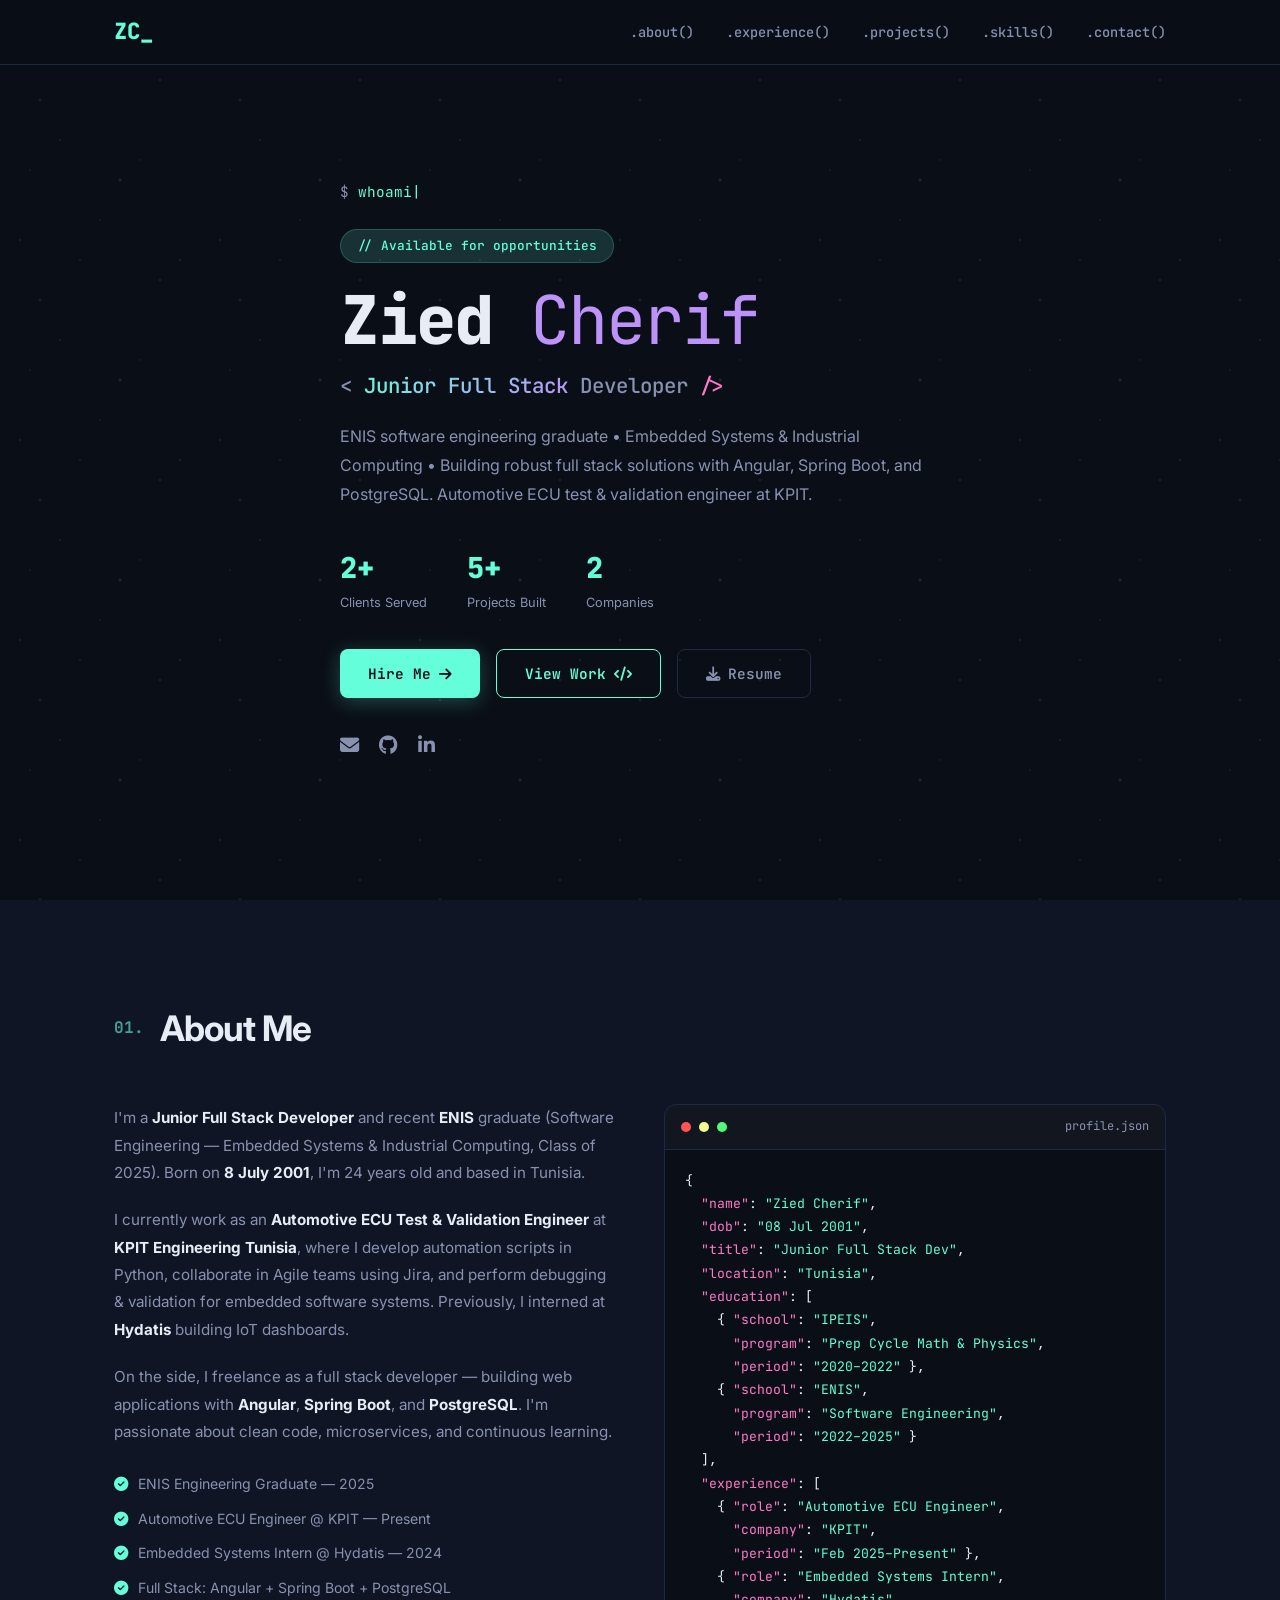
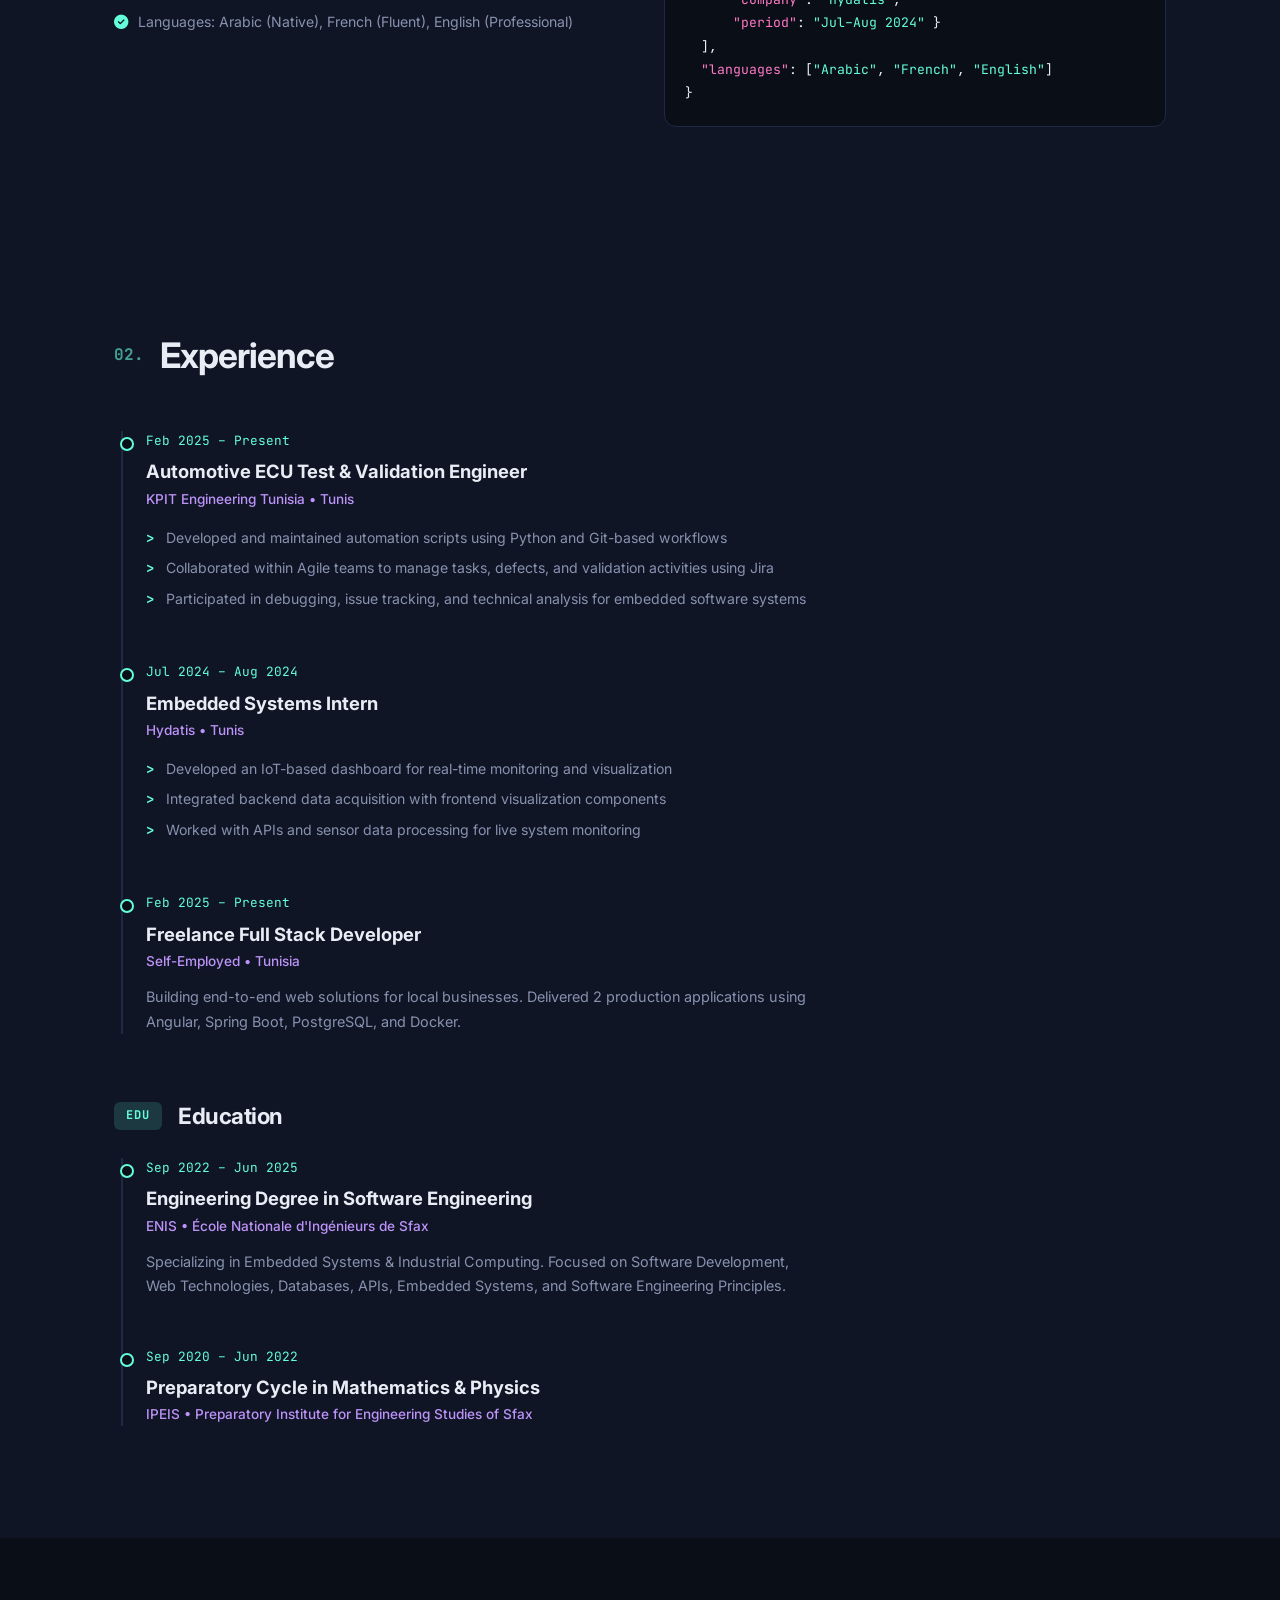
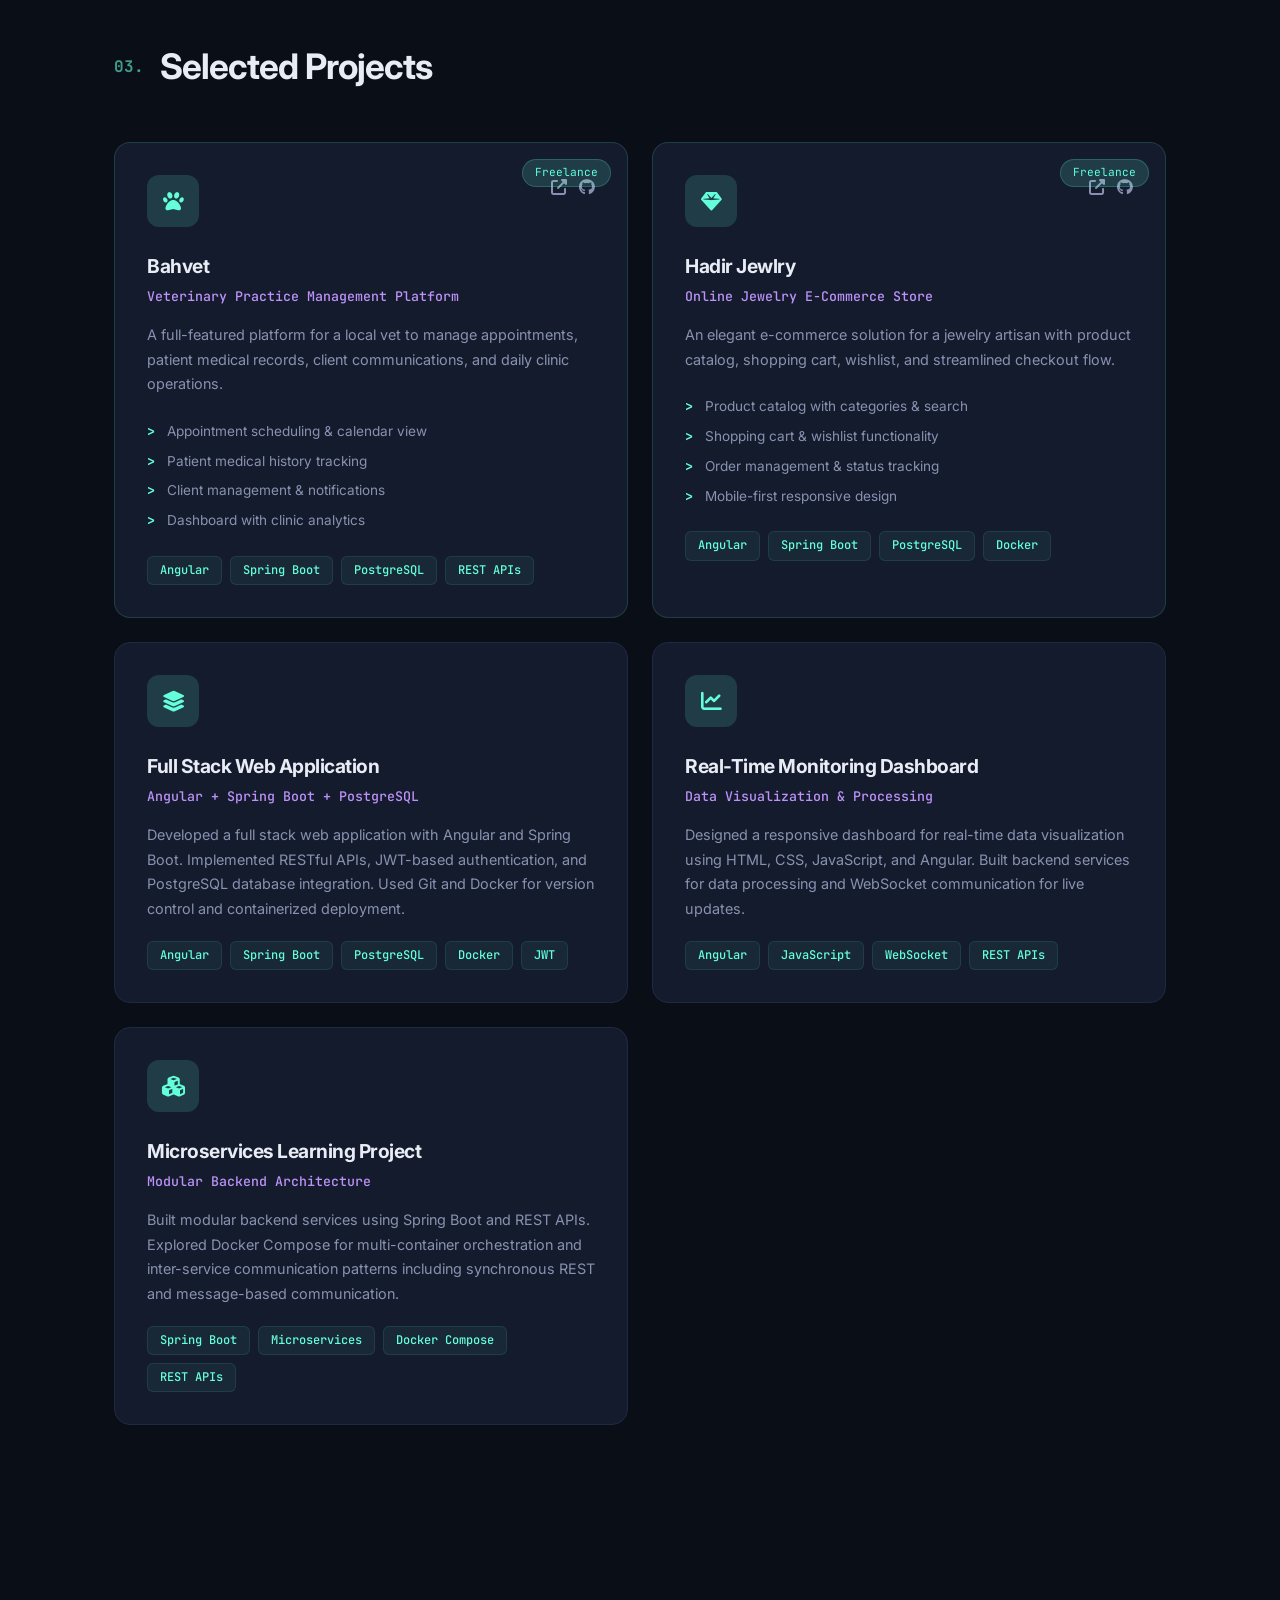
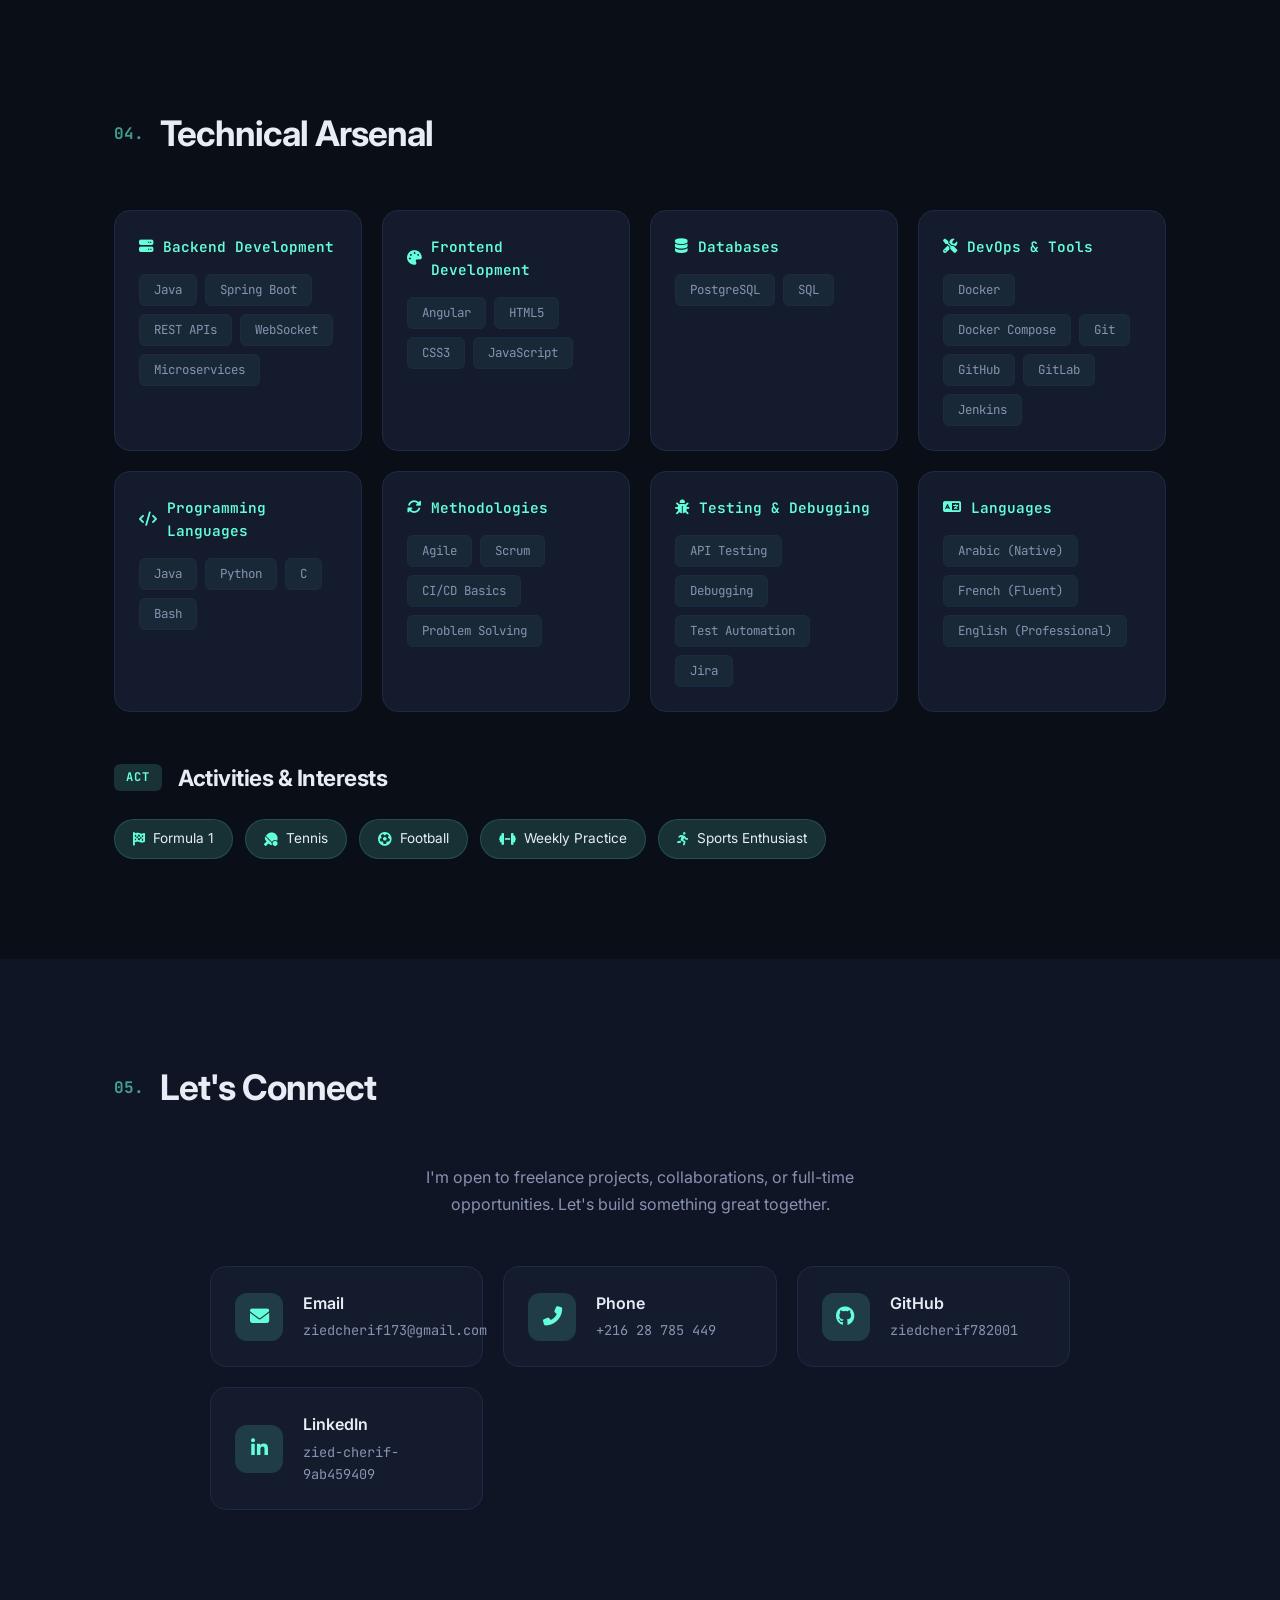
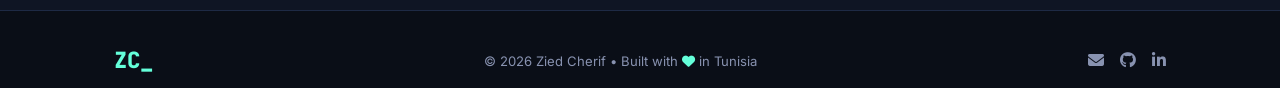
==== commit f3cf976e: "Add full CV details, resume page, experience timeline, languages, activities" ====
--- a/index.html
+++ b/index.html
@@ -3,7 +3,7 @@
 <head>
   <meta charset="UTF-8" />
   <meta name="viewport" content="width=device-width, initial-scale=1.0" />
-  <title>Cherif Zied | Full Stack Developer</title>
+  <title>Zied Cherif | Junior Full Stack Developer</title>
   <link rel="stylesheet" href="styles.css" />
   <link rel="preconnect" href="https://fonts.googleapis.com" />
   <link href="https://fonts.googleapis.com/css2?family=JetBrains+Mono:wght@400;500;600;700;800&family=Inter:wght@300;400;500;600;700;800&display=swap" rel="stylesheet" />
@@ -13,11 +13,11 @@
 
   <nav class="navbar">
     <div class="container">
-      <a href="#" class="logo">CZ<span class="blink">_</span></a>
+      <a href="#" class="logo">Z<span class="accent">C</span><span class="blink">_</span></a>
       <ul class="nav-links">
         <li><a href="#about">.about()</a></li>
+        <li><a href="#experience">.experience()</a></li>
         <li><a href="#projects">.projects()</a></li>
-        <li><a href="#experience">.experience()</a></li>
         <li><a href="#skills">.skills()</a></li>
         <li><a href="#contact">.contact()</a></li>
       </ul>
@@ -35,13 +35,13 @@
           <span class="typing-line">$ <span class="typing-text">whoami</span></span>
         </div>
         <div class="hero-main">
-          <span class="badge">// Available for freelance work</span>
-          <h1><span class="hl-1">&lt;</span> Cherif Zied <span class="hl-1">/&gt;</span></h1>
-          <p class="subtitle"><span class="hl-2">Full Stack</span> Developer <span class="hl-3">&</span> <span class="hl-2">QA</span> Engineer</p>
+          <span class="badge">// Available for opportunities</span>
+          <h1>Zied <span class="hl-1">Cherif</span></h1>
+          <p class="subtitle">&lt;<span class="hl-2"> Junior Full Stack</span> Developer <span class="hl-3">/&gt;</span></p>
           <p class="description">
-            ENIS graduate &bull; 25 years old &bull; Building robust web solutions 
-            with modern tech stacks. From microservices to pixel-perfect UIs — 
-            I turn complex problems into elegant software.
+            ENIS software engineering graduate &bull; Embedded Systems & Industrial Computing &bull;
+            Building robust full stack solutions with Angular, Spring Boot, and PostgreSQL.
+            Automotive ECU test & validation engineer at KPIT.
           </p>
           <div class="hero-stats">
             <div class="stat">
@@ -53,19 +53,19 @@
               <span class="stat-label">Projects Built</span>
             </div>
             <div class="stat">
-              <span class="stat-num">6</span>
-              <span class="stat-label">Months @ KPIT</span>
+              <span class="stat-num">2</span>
+              <span class="stat-label">Companies</span>
             </div>
           </div>
           <div class="hero-actions">
             <a href="#contact" class="btn btn-primary">Hire Me <i class="fas fa-arrow-right"></i></a>
             <a href="#projects" class="btn btn-outline">View Work <i class="fas fa-code"></i></a>
-            <a href="resume.pdf" class="btn btn-ghost"><i class="fas fa-download"></i> Resume</a>
+            <a href="resume.html" class="btn btn-ghost" target="_blank"><i class="fas fa-download"></i> Resume</a>
           </div>
           <div class="social-links">
             <a href="mailto:ziedcherif173@gmail.com" aria-label="Email"><i class="fas fa-envelope"></i></a>
             <a href="https://github.com/ziedcherif782001" target="_blank" aria-label="GitHub"><i class="fab fa-github"></i></a>
-            <a href="https://linkedin.com/in/ziedcherif782001" target="_blank" aria-label="LinkedIn"><i class="fab fa-linkedin-in"></i></a>
+            <a href="https://linkedin.com/in/zied-cherif-9ab459409" target="_blank" aria-label="LinkedIn"><i class="fab fa-linkedin-in"></i></a>
           </div>
         </div>
       </div>
@@ -81,22 +81,27 @@
       <div class="about-wrapper">
         <div class="about-text">
           <p>
-            I'm a 25-year-old <strong>Full Stack Developer</strong> and recent <strong>ENIS</strong> graduate 
-            (Class of 2025) based in Tunisia. My journey started with a 6-month QA Engineering internship 
-            at <strong>KPIT Tunisia</strong>, where I developed an eye for quality and a deep appreciation 
-            for clean, testable code.
+            I'm a <strong>Junior Full Stack Developer</strong> and recent <strong>ENIS</strong> graduate 
+            (Software Engineering — Embedded Systems & Industrial Computing, Class of 2025). 
+            Born on <strong>8 July 2001</strong>, I'm 24 years old and based in Tunisia.
           </p>
           <p>
-            Today, I'm freelancing full-time — building everything from veterinary management platforms 
-            to elegant e-commerce stores for local businesses. I work across the full stack with 
-            <strong>Angular</strong>, <strong>Spring Boot</strong>, and <strong>PostgreSQL</strong>, 
-            and I'm always exploring microservices, real-time systems, and CI/CD pipelines.
+            I currently work as an <strong>Automotive ECU Test & Validation Engineer</strong> at 
+            <strong>KPIT Engineering Tunisia</strong>, where I develop automation scripts in Python, 
+            collaborate in Agile teams using Jira, and perform debugging & validation for embedded 
+            software systems. Previously, I interned at <strong>Hydatis</strong> building IoT dashboards.
+          </p>
+          <p>
+            On the side, I freelance as a full stack developer — building web applications with 
+            <strong>Angular</strong>, <strong>Spring Boot</strong>, and <strong>PostgreSQL</strong>. 
+            I'm passionate about clean code, microservices, and continuous learning.
           </p>
           <div class="about-highlights">
             <div><i class="fas fa-check-circle"></i> ENIS Engineering Graduate — 2025</div>
-            <div><i class="fas fa-check-circle"></i> QA Engineer @ KPIT Tunisia — 6 Months</div>
-            <div><i class="fas fa-check-circle"></i> Freelance Developer — 2 Clients & Counting</div>
+            <div><i class="fas fa-check-circle"></i> Automotive ECU Engineer @ KPIT — Present</div>
+            <div><i class="fas fa-check-circle"></i> Embedded Systems Intern @ Hydatis — 2024</div>
             <div><i class="fas fa-check-circle"></i> Full Stack: Angular + Spring Boot + PostgreSQL</div>
+            <div><i class="fas fa-check-circle"></i> Languages: Arabic (Native), French (Fluent), English (Professional)</div>
           </div>
         </div>
         <div class="about-code">
@@ -108,22 +113,27 @@
               <span class="code-title">profile.json</span>
             </div>
             <pre><code>{
-  <span class="key">"name"</span>: <span class="str">"Cherif Zied"</span>,
-  <span class="key">"age"</span>: <span class="num">25</span>,
+  <span class="key">"name"</span>: <span class="str">"Zied Cherif"</span>,
+  <span class="key">"dob"</span>: <span class="str">"08 Jul 2001"</span>,
+  <span class="key">"title"</span>: <span class="str">"Junior Full Stack Dev"</span>,
   <span class="key">"location"</span>: <span class="str">"Tunisia"</span>,
-  <span class="key">"education"</span>: {
-    <span class="key">"school"</span>: <span class="str">"ENIS"</span>,
-    <span class="key">"year"</span>: <span class="str">"2025"</span>
-  },
+  <span class="key">"education"</span>: [
+    { <span class="key">"school"</span>: <span class="str">"IPEIS"</span>,
+      <span class="key">"program"</span>: <span class="str">"Prep Cycle Math & Physics"</span>,
+      <span class="key">"period"</span>: <span class="str">"2020–2022"</span> },
+    { <span class="key">"school"</span>: <span class="str">"ENIS"</span>,
+      <span class="key">"program"</span>: <span class="str">"Software Engineering"</span>,
+      <span class="key">"period"</span>: <span class="str">"2022–2025"</span> }
+  ],
   <span class="key">"experience"</span>: [
-    {
-      <span class="key">"role"</span>: <span class="str">"QA Engineer"</span>,
-      <span class="key">"company"</span>: <span class="str">"KPIT Tunisia"</span>,
-      <span class="key">"duration"</span>: <span class="str">"6 months"</span>
-    }
+    { <span class="key">"role"</span>: <span class="str">"Automotive ECU Engineer"</span>,
+      <span class="key">"company"</span>: <span class="str">"KPIT"</span>,
+      <span class="key">"period"</span>: <span class="str">"Feb 2025–Present"</span> },
+    { <span class="key">"role"</span>: <span class="str">"Embedded Systems Intern"</span>,
+      <span class="key">"company"</span>: <span class="str">"Hydatis"</span>,
+      <span class="key">"period"</span>: <span class="str">"Jul–Aug 2024"</span> }
   ],
-  <span class="key">"status"</span>: <span class="str">"Freelance"</span>,
-  <span class="key">"stack"</span>: [<span class="str">"Angular"</span>, <span class="str">"Spring Boot"</span>, <span class="str">"PostgreSQL"</span>]
+  <span class="key">"languages"</span>: [<span class="str">"Arabic"</span>, <span class="str">"French"</span>, <span class="str">"English"</span>]
 }</code></pre>
           </div>
         </div>
@@ -131,14 +141,92 @@
     </div>
   </section>
 
-  <section id="projects" class="projects">
+  <section id="experience" class="experience">
     <div class="container">
       <div class="section-header">
         <span class="section-number">02.</span>
+        <h2 class="section-title">Experience</h2>
+      </div>
+      <div class="timeline">
+
+        <div class="timeline-item">
+          <div class="timeline-dot"></div>
+          <div class="timeline-content">
+            <span class="timeline-date">Feb 2025 – Present</span>
+            <h3>Automotive ECU Test & Validation Engineer</h3>
+            <span class="timeline-company">KPIT Engineering Tunisia &bull; Tunis</span>
+            <ul class="timeline-duties">
+              <li>Developed and maintained automation scripts using Python and Git-based workflows</li>
+              <li>Collaborated within Agile teams to manage tasks, defects, and validation activities using Jira</li>
+              <li>Participated in debugging, issue tracking, and technical analysis for embedded software systems</li>
+            </ul>
+          </div>
+        </div>
+
+        <div class="timeline-item">
+          <div class="timeline-dot"></div>
+          <div class="timeline-content">
+            <span class="timeline-date">Jul 2024 – Aug 2024</span>
+            <h3>Embedded Systems Intern</h3>
+            <span class="timeline-company">Hydatis &bull; Tunis</span>
+            <ul class="timeline-duties">
+              <li>Developed an IoT-based dashboard for real-time monitoring and visualization</li>
+              <li>Integrated backend data acquisition with frontend visualization components</li>
+              <li>Worked with APIs and sensor data processing for live system monitoring</li>
+            </ul>
+          </div>
+        </div>
+
+        <div class="timeline-item">
+          <div class="timeline-dot"></div>
+          <div class="timeline-content">
+            <span class="timeline-date">Feb 2025 – Present</span>
+            <h3>Freelance Full Stack Developer</h3>
+            <span class="timeline-company">Self-Employed &bull; Tunisia</span>
+            <p>Building end-to-end web solutions for local businesses. Delivered 2 production 
+            applications using Angular, Spring Boot, PostgreSQL, and Docker.</p>
+          </div>
+        </div>
+
+      </div>
+
+      <div style="margin-top: 64px;">
+        <div class="section-sub-header">
+          <span class="section-number-alt">EDU</span>
+          <h3 class="section-title-sm">Education</h3>
+        </div>
+        <div class="timeline">
+
+          <div class="timeline-item">
+            <div class="timeline-dot"></div>
+            <div class="timeline-content">
+              <span class="timeline-date">Sep 2022 – Jun 2025</span>
+              <h3>Engineering Degree in Software Engineering</h3>
+              <span class="timeline-company">ENIS &bull; École Nationale d'Ingénieurs de Sfax</span>
+              <p>Specializing in Embedded Systems & Industrial Computing. Focused on Software Development, 
+              Web Technologies, Databases, APIs, Embedded Systems, and Software Engineering Principles.</p>
+            </div>
+          </div>
+
+          <div class="timeline-item">
+            <div class="timeline-dot"></div>
+            <div class="timeline-content">
+              <span class="timeline-date">Sep 2020 – Jun 2022</span>
+              <h3>Preparatory Cycle in Mathematics & Physics</h3>
+              <span class="timeline-company">IPEIS &bull; Preparatory Institute for Engineering Studies of Sfax</span>
+            </div>
+          </div>
+
+        </div>
+      </div>
+    </div>
+  </section>
+
+  <section id="projects" class="projects">
+    <div class="container">
+      <div class="section-header">
+        <span class="section-number">03.</span>
         <h2 class="section-title">Selected Projects</h2>
-      </div>
-      <div class="project-filters">
-        <span class="filter-label">Feb 2025 – Present &bull; Tunisia</span>
       </div>
       <div class="projects-grid">
 
@@ -155,8 +243,7 @@
           <p class="project-sub">Veterinary Practice Management Platform</p>
           <p class="project-desc">
             A full-featured platform for a local vet to manage appointments, patient medical records, 
-            client communications, and daily clinic operations. Built from the ground up as a 
-            responsive single-page application with a robust backend.
+            client communications, and daily clinic operations.
           </p>
           <ul class="project-features">
             <li>Appointment scheduling & calendar view</li>
@@ -184,9 +271,8 @@
           <h3>Hadir Jewlry</h3>
           <p class="project-sub">Online Jewelry E-Commerce Store</p>
           <p class="project-desc">
-            An elegant and fully-responsive e-commerce solution for a jewelry artisan. 
-            Features a product catalog with high-res imagery, a seamless shopping cart 
-            experience, and a streamlined checkout flow.
+            An elegant e-commerce solution for a jewelry artisan with product catalog, 
+            shopping cart, wishlist, and streamlined checkout flow.
           </p>
           <ul class="project-features">
             <li>Product catalog with categories & search</li>
@@ -202,27 +288,16 @@
           </div>
         </div>
 
-      </div>
-
-      <div class="section-sub-header">
-        <span class="section-number">03.</span>
-        <h2 class="section-title">Academic & Personal Projects</h2>
-      </div>
-      <div class="project-filters">
-        <span class="filter-label">Jul 2024 – Aug 2024 &bull; Tunisia</span>
-      </div>
-      <div class="projects-grid">
-
         <div class="project-card">
           <div class="project-card-top">
             <div class="project-icon"><i class="fas fa-layer-group"></i></div>
           </div>
           <h3>Full Stack Web Application</h3>
-          <p class="project-sub">Angular + Spring Boot</p>
+          <p class="project-sub">Angular + Spring Boot + PostgreSQL</p>
           <p class="project-desc">
-            Developed a full stack web application using Angular and Spring Boot with 
+            Developed a full stack web application with Angular and Spring Boot. Implemented 
             RESTful APIs, JWT-based authentication, and PostgreSQL database integration. 
-            Used Git for version control and Docker for containerized deployment.
+            Used Git and Docker for version control and containerized deployment.
           </p>
           <div class="project-tags">
             <span>Angular</span>
@@ -240,9 +315,9 @@
           <h3>Real-Time Monitoring Dashboard</h3>
           <p class="project-sub">Data Visualization & Processing</p>
           <p class="project-desc">
-            Designed a responsive dashboard for real-time data visualization with HTML, CSS, 
-            JavaScript, and Angular on the frontend. Built backend services for data 
-            processing, WebSocket communication, and live updates.
+            Designed a responsive dashboard for real-time data visualization using HTML, CSS, 
+            JavaScript, and Angular. Built backend services for data processing and WebSocket 
+            communication for live updates.
           </p>
           <div class="project-tags">
             <span>Angular</span>
@@ -260,8 +335,8 @@
           <p class="project-sub">Modular Backend Architecture</p>
           <p class="project-desc">
             Built modular backend services using Spring Boot and REST APIs. Explored 
-            Docker Compose for multi-container orchestration and implemented inter-service 
-            communication patterns including synchronous REST and message-based.
+            Docker Compose for multi-container orchestration and inter-service communication 
+            patterns including synchronous REST and message-based communication.
           </p>
           <div class="project-tags">
             <span>Spring Boot</span>
@@ -275,72 +350,15 @@
     </div>
   </section>
 
-  <section id="experience" class="experience">
+  <section id="skills" class="skills">
     <div class="container">
       <div class="section-header">
         <span class="section-number">04.</span>
-        <h2 class="section-title">Experience</h2>
-      </div>
-      <div class="timeline">
-        <div class="timeline-item">
-          <div class="timeline-dot"></div>
-          <div class="timeline-content">
-            <span class="timeline-date">Feb 2025 – Present</span>
-            <h3>Freelance Full Stack Developer</h3>
-            <span class="timeline-company">Self-Employed &bull; Tunisia</span>
-            <p>
-              Building end-to-end web solutions for local businesses. Delivered 2 production 
-              applications including a veterinary management platform and an e-commerce store. 
-              Stack: Angular, Spring Boot, PostgreSQL, Docker.
-            </p>
-          </div>
-        </div>
-        <div class="timeline-item">
-          <div class="timeline-dot"></div>
-          <div class="timeline-content">
-            <span class="timeline-date">Jul 2024 – Aug 2024</span>
-            <h3>Full Stack Web Application Project</h3>
-            <span class="timeline-company">Academic Project &bull; Tunisia</span>
-            <p>
-              Developed a full stack app with Angular and Spring Boot featuring REST APIs, 
-              JWT authentication, PostgreSQL integration, and Docker containerization.
-            </p>
-          </div>
-        </div>
-        <div class="timeline-item">
-          <div class="timeline-dot"></div>
-          <div class="timeline-content">
-            <span class="timeline-date">2024</span>
-            <h3>QA Engineering Intern</h3>
-            <span class="timeline-company">KPIT Tunisia &bull; 6 Months</span>
-            <p>
-              Gained hands-on experience in software testing, API testing, debugging, 
-              test automation, and working within Agile/Scrum teams using Jira.
-            </p>
-          </div>
-        </div>
-        <div class="timeline-item">
-          <div class="timeline-dot"></div>
-          <div class="timeline-content">
-            <span class="timeline-date">2021 – 2025</span>
-            <h3>Engineering Degree</h3>
-            <span class="timeline-company">ENIS &bull; École Nationale d'Ingénieurs de Sfax</span>
-            <p>Graduated with a degree in Engineering — June 2025.</p>
-          </div>
-        </div>
-      </div>
-    </div>
-  </section>
-
-  <section id="skills" class="skills">
-    <div class="container">
-      <div class="section-header">
-        <span class="section-number">05.</span>
         <h2 class="section-title">Technical Arsenal</h2>
       </div>
       <div class="skills-wrapper">
         <div class="skill-group">
-          <h3><i class="fas fa-server"></i> Backend</h3>
+          <h3><i class="fas fa-server"></i> Backend Development</h3>
           <div class="skill-tags">
             <span>Java</span>
             <span>Spring Boot</span>
@@ -350,7 +368,7 @@
           </div>
         </div>
         <div class="skill-group">
-          <h3><i class="fas fa-palette"></i> Frontend</h3>
+          <h3><i class="fas fa-palette"></i> Frontend Development</h3>
           <div class="skill-tags">
             <span>Angular</span>
             <span>HTML5</span>
@@ -377,7 +395,7 @@
           </div>
         </div>
         <div class="skill-group">
-          <h3><i class="fas fa-code"></i> Languages</h3>
+          <h3><i class="fas fa-code"></i> Programming Languages</h3>
           <div class="skill-tags">
             <span>Java</span>
             <span>Python</span>
@@ -390,12 +408,12 @@
           <div class="skill-tags">
             <span>Agile</span>
             <span>Scrum</span>
-            <span>CI/CD</span>
+            <span>CI/CD Basics</span>
             <span>Problem Solving</span>
           </div>
         </div>
         <div class="skill-group">
-          <h3><i class="fas fa-bug"></i> Testing & QA</h3>
+          <h3><i class="fas fa-bug"></i> Testing & Debugging</h3>
           <div class="skill-tags">
             <span>API Testing</span>
             <span>Debugging</span>
@@ -403,6 +421,28 @@
             <span>Jira</span>
           </div>
         </div>
+        <div class="skill-group">
+          <h3><i class="fas fa-language"></i> Languages</h3>
+          <div class="skill-tags">
+            <span>Arabic (Native)</span>
+            <span>French (Fluent)</span>
+            <span>English (Professional)</span>
+          </div>
+        </div>
+      </div>
+
+      <div class="interests" style="margin-top:48px;">
+        <div class="section-sub-header">
+          <span class="section-number-alt">ACT</span>
+          <h3 class="section-title-sm">Activities & Interests</h3>
+        </div>
+        <div class="interest-tags">
+          <span><i class="fas fa-flag-checkered"></i> Formula 1</span>
+          <span><i class="fas fa-table-tennis"></i> Tennis</span>
+          <span><i class="fas fa-futbol"></i> Football</span>
+          <span><i class="fas fa-dumbbell"></i> Weekly Practice</span>
+          <span><i class="fas fa-running"></i> Sports Enthusiast</span>
+        </div>
       </div>
     </div>
   </section>
@@ -410,12 +450,12 @@
   <section id="contact" class="contact">
     <div class="container">
       <div class="section-header">
-        <span class="section-number">06.</span>
-        <h2 class="section-title">Let's Build Together</h2>
+        <span class="section-number">05.</span>
+        <h2 class="section-title">Let's Connect</h2>
       </div>
       <p class="contact-subtitle">
-        I'm currently available for freelance projects, collaborations, 
-        or full-time opportunities. Let's turn your idea into reality.
+        I'm open to freelance projects, collaborations, or full-time opportunities. 
+        Let's build something great together.
       </p>
       <div class="contact-grid">
         <a href="mailto:ziedcherif173@gmail.com" class="contact-card">
@@ -439,11 +479,11 @@
             <p>ziedcherif782001</p>
           </div>
         </a>
-        <a href="https://linkedin.com/in/ziedcherif782001" target="_blank" class="contact-card">
+        <a href="https://linkedin.com/in/zied-cherif-9ab459409" target="_blank" class="contact-card">
           <div class="contact-icon"><i class="fab fa-linkedin-in"></i></div>
           <div>
             <h3>LinkedIn</h3>
-            <p>Connect with me</p>
+            <p>zied-cherif-9ab459409</p>
           </div>
         </a>
       </div>
@@ -453,12 +493,12 @@
   <footer class="footer">
     <div class="container">
       <div class="footer-content">
-        <a href="#" class="logo">CZ<span class="blink">_</span></a>
-        <p>&copy; 2026 Cherif Zied &bull; Built with <i class="fas fa-heart" style="color: var(--accent);"></i> in Tunisia</p>
+        <a href="#" class="logo">Z<span class="accent">C</span><span class="blink">_</span></a>
+        <p>&copy; 2026 Zied Cherif &bull; Built with <i class="fas fa-heart" style="color: var(--accent);"></i> in Tunisia</p>
         <div class="footer-links">
           <a href="mailto:ziedcherif173@gmail.com"><i class="fas fa-envelope"></i></a>
           <a href="https://github.com/ziedcherif782001" target="_blank"><i class="fab fa-github"></i></a>
-          <a href="https://linkedin.com/in/ziedcherif782001" target="_blank"><i class="fab fa-linkedin-in"></i></a>
+          <a href="https://linkedin.com/in/zied-cherif-9ab459409" target="_blank"><i class="fab fa-linkedin-in"></i></a>
         </div>
       </div>
     </div>
--- a/styles.css
+++ b/styles.css
@@ -854,6 +854,79 @@
   color: var(--accent);
 }
 
+/* Extra */
+.accent {
+  color: var(--accent);
+}
+
+.section-sub-header {
+  display: flex;
+  align-items: center;
+  gap: 16px;
+  margin-bottom: 24px;
+}
+
+.section-number-alt {
+  font-family: var(--mono);
+  font-size: 0.75rem;
+  font-weight: 700;
+  color: var(--accent);
+  background: var(--accent-dim);
+  padding: 4px 12px;
+  border-radius: 6px;
+  letter-spacing: 1px;
+}
+
+.section-title-sm {
+  font-size: 1.4rem;
+  font-weight: 700;
+  letter-spacing: -0.5px;
+}
+
+.timeline-duties {
+  list-style: none;
+  margin-top: 8px;
+}
+
+.timeline-duties li {
+  color: var(--text-secondary);
+  font-size: 0.88rem;
+  padding: 4px 0 4px 20px;
+  position: relative;
+  line-height: 1.6;
+}
+
+.timeline-duties li::before {
+  content: '>';
+  position: absolute;
+  left: 0;
+  color: var(--accent);
+  font-family: var(--mono);
+  font-weight: 700;
+}
+
+.interest-tags {
+  display: flex;
+  flex-wrap: wrap;
+  gap: 12px;
+}
+
+.interest-tags span {
+  display: inline-flex;
+  align-items: center;
+  gap: 8px;
+  background: var(--accent-dim);
+  color: var(--text-primary);
+  padding: 8px 18px;
+  border-radius: 100px;
+  font-size: 0.85rem;
+  border: 1px solid rgba(100, 255, 218, 0.15);
+}
+
+.interest-tags span i {
+  color: var(--accent);
+}
+
 /* Mobile */
 @media (max-width: 768px) {
   .nav-links {
